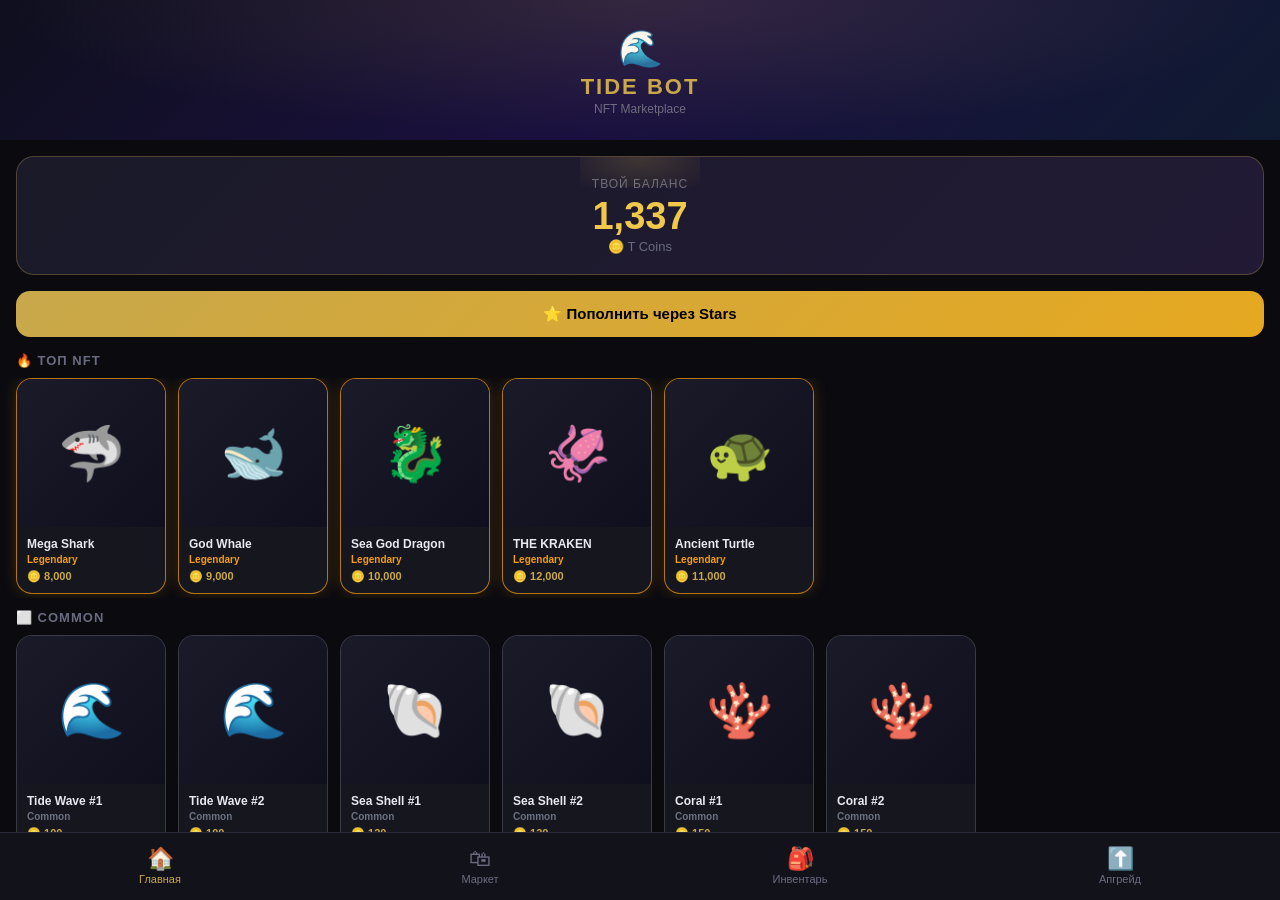
==== webapp/index.html @ e8eac607 "Add files via upload" ====
<!DOCTYPE html>
<html lang="ru">
<head>
  <meta charset="UTF-8"/>
  <meta name="viewport" content="width=device-width, initial-scale=1.0, maximum-scale=1.0"/>
  <title>TIDE BOT</title>
  <link rel="stylesheet" href="style.css"/>
  <script src="https://telegram.org/js/telegram-web-app.js"></script>
</head>
<body>
  <!-- ЭКРАНЫ -->
  <div id="screen-home"   class="screen active"></div>
  <div id="screen-market" class="screen"></div>
  <div id="screen-inv"    class="screen"></div>
  <div id="screen-upgrade"class="screen"></div>

  <!-- НИЖНЯЯ НАВИГАЦИЯ -->
  <nav class="bottom-nav">
    <button class="nav-btn active" data-screen="home"    onclick="showScreen('home')">
      <span class="nav-icon">🏠</span><span class="nav-label">Главная</span>
    </button>
    <button class="nav-btn" data-screen="market"  onclick="showScreen('market')">
      <span class="nav-icon">🛍</span><span class="nav-label">Маркет</span>
    </button>
    <button class="nav-btn" data-screen="inv"     onclick="showScreen('inv')">
      <span class="nav-icon">🎒</span><span class="nav-label">Инвентарь</span>
    </button>
    <button class="nav-btn" data-screen="upgrade" onclick="showScreen('upgrade')">
      <span class="nav-icon">⬆️</span><span class="nav-label">Апгрейд</span>
    </button>
  </nav>

  <script src="nfts.js"></script>
  <script src="app.js"></script>
</body>
</html>
---- webapp/style.css ----
/* ── RESET & BASE ─────────────────────────────────────────── */
*, *::before, *::after { box-sizing: border-box; margin: 0; padding: 0; }

:root {
  --bg:        #0a0a0f;
  --bg2:       #12121a;
  --bg3:       #1a1a28;
  --card:      #16161f;
  --border:    #2a2a3a;
  --gold:      #c8a84b;
  --gold2:     #f0c84a;
  --blue:      #4a6cf7;
  --purple:    #8b5cf6;
  --green:     #22c55e;
  --red:       #ef4444;
  --text:      #e8e8f0;
  --text-dim:  #6b6b80;
  --common:    #6b7280;
  --rare:      #3b82f6;
  --epic:      #8b5cf6;
  --legendary: #f59e0b;
  --nav-h:     68px;
}

html, body {
  height: 100%;
  background: var(--bg);
  color: var(--text);
  font-family: -apple-system, BlinkMacSystemFont, 'Segoe UI', sans-serif;
  font-size: 15px;
  overflow: hidden;
}

/* ── SCREENS ──────────────────────────────────────────────── */
.screen {
  position: fixed;
  inset: 0 0 var(--nav-h) 0;
  overflow-y: auto;
  overflow-x: hidden;
  opacity: 0;
  pointer-events: none;
  transform: translateY(12px);
  transition: opacity .22s ease, transform .22s ease;
  padding: 0 0 12px 0;
}
.screen.active {
  opacity: 1;
  pointer-events: all;
  transform: translateY(0);
}

/* ── BOTTOM NAV ───────────────────────────────────────────── */
.bottom-nav {
  position: fixed;
  bottom: 0; left: 0; right: 0;
  height: var(--nav-h);
  background: var(--bg2);
  border-top: 1px solid var(--border);
  display: flex;
  z-index: 100;
}
.nav-btn {
  flex: 1;
  display: flex;
  flex-direction: column;
  align-items: center;
  justify-content: center;
  gap: 3px;
  background: none;
  border: none;
  color: var(--text-dim);
  cursor: pointer;
  transition: color .15s;
  -webkit-tap-highlight-color: transparent;
}
.nav-btn.active { color: var(--gold); }
.nav-icon  { font-size: 22px; line-height: 1; }
.nav-label { font-size: 11px; font-weight: 500; }

/* ── HOME SCREEN ──────────────────────────────────────────── */
.home-header {
  background: linear-gradient(135deg, #0f0f1e 0%, #1a1040 50%, #0f1a30 100%);
  padding: 28px 20px 24px;
  text-align: center;
  position: relative;
  overflow: hidden;
}
.home-header::before {
  content: '';
  position: absolute;
  inset: 0;
  background: radial-gradient(ellipse at 50% 0%, rgba(200,168,75,.15) 0%, transparent 70%);
}
.home-logo {
  font-size: 36px;
  margin-bottom: 4px;
}
.home-title {
  font-size: 22px;
  font-weight: 700;
  color: var(--gold);
  letter-spacing: 2px;
  text-transform: uppercase;
}
.home-subtitle {
  font-size: 12px;
  color: var(--text-dim);
  margin-top: 2px;
}
.balance-card {
  margin: 16px;
  background: linear-gradient(135deg, #1a1a28, #221a35);
  border: 1px solid rgba(200,168,75,.3);
  border-radius: 18px;
  padding: 20px;
  text-align: center;
  position: relative;
  overflow: hidden;
}
.balance-card::before {
  content: '';
  position: absolute;
  top: -30px; left: 50%;
  transform: translateX(-50%);
  width: 120px; height: 60px;
  background: radial-gradient(ellipse, rgba(200,168,75,.2), transparent);
}
.balance-label {
  font-size: 12px;
  color: var(--text-dim);
  text-transform: uppercase;
  letter-spacing: 1px;
  margin-bottom: 6px;
}
.balance-amount {
  font-size: 38px;
  font-weight: 800;
  color: var(--gold2);
  line-height: 1;
}
.balance-sub {
  font-size: 13px;
  color: var(--text-dim);
  margin-top: 4px;
}
.deposit-btn {
  margin: 0 16px 16px;
  width: calc(100% - 32px);
  padding: 14px;
  background: linear-gradient(135deg, var(--gold), #e6a820);
  border: none;
  border-radius: 14px;
  color: #000;
  font-size: 15px;
  font-weight: 700;
  cursor: pointer;
  transition: opacity .15s, transform .1s;
  -webkit-tap-highlight-color: transparent;
}
.deposit-btn:active { opacity: .85; transform: scale(.98); }

.section-title {
  font-size: 13px;
  font-weight: 600;
  color: var(--text-dim);
  text-transform: uppercase;
  letter-spacing: 1px;
  padding: 0 16px 10px;
}

/* Горизонтальный скролл карточек на главной */
.nft-row {
  display: flex;
  gap: 12px;
  padding: 0 16px 4px;
  overflow-x: auto;
  scroll-snap-type: x mandatory;
  -webkit-overflow-scrolling: touch;
}
.nft-row::-webkit-scrollbar { display: none; }

/* ── NFT CARD ─────────────────────────────────────────────── */
.nft-card {
  flex-shrink: 0;
  width: 150px;
  background: var(--card);
  border-radius: 16px;
  border: 1px solid var(--border);
  overflow: hidden;
  scroll-snap-align: start;
  cursor: pointer;
  transition: transform .15s, border-color .15s;
  -webkit-tap-highlight-color: transparent;
}
.nft-card:active { transform: scale(.96); }
.nft-card.rarity-Common    { border-color: rgba(107,114,128,.4); }
.nft-card.rarity-Rare      { border-color: rgba(59,130,246,.5); }
.nft-card.rarity-Epic      { border-color: rgba(139,92,246,.6); }
.nft-card.rarity-Legendary {
  border-color: rgba(245,158,11,.7);
  box-shadow: 0 0 16px rgba(245,158,11,.2);
}
.nft-img-wrap {
  width: 100%;
  aspect-ratio: 1;
  background: linear-gradient(135deg, #1a1a28, #0f0f1e);
  display: flex;
  align-items: center;
  justify-content: center;
  font-size: 54px;
}
.nft-card-body { padding: 10px; }
.nft-card-name {
  font-size: 12px;
  font-weight: 700;
  color: var(--text);
  white-space: nowrap;
  overflow: hidden;
  text-overflow: ellipsis;
}
.nft-card-rarity {
  font-size: 10px;
  font-weight: 600;
  margin-top: 3px;
}
.rarity-Common    .nft-card-rarity { color: var(--common); }
.rarity-Rare      .nft-card-rarity { color: var(--rare); }
.rarity-Epic      .nft-card-rarity { color: var(--epic); }
.rarity-Legendary .nft-card-rarity { color: var(--legendary); }
.nft-card-price {
  font-size: 11px;
  color: var(--gold);
  margin-top: 5px;
  font-weight: 600;
}

/* ── MARKET SCREEN ────────────────────────────────────────── */
.screen-header {
  padding: 18px 16px 12px;
  font-size: 20px;
  font-weight: 700;
  color: var(--text);
}
.filter-row {
  display: flex;
  gap: 8px;
  padding: 0 16px 14px;
  overflow-x: auto;
}
.filter-row::-webkit-scrollbar { display: none; }
.filter-chip {
  flex-shrink: 0;
  padding: 6px 14px;
  border-radius: 20px;
  border: 1px solid var(--border);
  background: var(--bg2);
  color: var(--text-dim);
  font-size: 12px;
  font-weight: 600;
  cursor: pointer;
  transition: all .15s;
  -webkit-tap-highlight-color: transparent;
}
.filter-chip.active-all       { background: var(--gold); color: #000; border-color: var(--gold); }
.filter-chip.active-Common    { background: var(--common); color: #fff; border-color: var(--common); }
.filter-chip.active-Rare      { background: var(--rare); color: #fff; border-color: var(--rare); }
.filter-chip.active-Epic      { background: var(--epic); color: #fff; border-color: var(--epic); }
.filter-chip.active-Legendary { background: var(--legendary); color: #000; border-color: var(--legendary); }

.nft-grid {
  display: grid;
  grid-template-columns: 1fr 1fr;
  gap: 12px;
  padding: 0 16px;
}
.nft-grid .nft-card { width: 100%; }

/* ── MODAL ────────────────────────────────────────────────── */
.modal-overlay {
  position: fixed;
  inset: 0;
  background: rgba(0,0,0,.7);
  backdrop-filter: blur(4px);
  z-index: 200;
  display: flex;
  align-items: flex-end;
  opacity: 0;
  pointer-events: none;
  transition: opacity .22s;
}
.modal-overlay.open {
  opacity: 1;
  pointer-events: all;
}
.modal {
  width: 100%;
  background: var(--bg2);
  border-radius: 24px 24px 0 0;
  padding: 20px 20px 32px;
  transform: translateY(100%);
  transition: transform .25s cubic-bezier(.4,0,.2,1);
  max-height: 85vh;
  overflow-y: auto;
}
.modal-overlay.open .modal { transform: translateY(0); }
.modal-handle {
  width: 40px; height: 4px;
  background: var(--border);
  border-radius: 2px;
  margin: 0 auto 16px;
}
.modal-emoji { font-size: 64px; text-align: center; display: block; margin-bottom: 10px; }
.modal-name  { font-size: 22px; font-weight: 800; text-align: center; color: var(--text); }
.modal-rarity-badge {
  display: inline-block;
  padding: 3px 12px;
  border-radius: 20px;
  font-size: 12px;
  font-weight: 700;
  margin: 6px auto 12px;
}
.badge-Common    { background: rgba(107,114,128,.2); color: var(--common); }
.badge-Rare      { background: rgba(59,130,246,.2);  color: var(--rare); }
.badge-Epic      { background: rgba(139,92,246,.2);  color: var(--epic); }
.badge-Legendary { background: rgba(245,158,11,.2);  color: var(--legendary); }

.modal-center { text-align: center; }
.modal-desc {
  font-size: 13px;
  color: var(--text-dim);
  text-align: center;
  margin-bottom: 18px;
  line-height: 1.5;
}
.modal-stats {
  background: var(--bg3);
  border-radius: 14px;
  padding: 14px;
  margin-bottom: 16px;
  display: flex;
  justify-content: space-around;
}
.stat-item { text-align: center; }
.stat-val  { font-size: 18px; font-weight: 800; color: var(--gold2); }
.stat-lbl  { font-size: 11px; color: var(--text-dim); margin-top: 2px; }

.btn-primary {
  width: 100%;
  padding: 15px;
  background: linear-gradient(135deg, var(--gold), #e6a820);
  border: none;
  border-radius: 14px;
  color: #000;
  font-size: 16px;
  font-weight: 700;
  cursor: pointer;
  transition: opacity .15s, transform .1s;
  margin-bottom: 10px;
  -webkit-tap-highlight-color: transparent;
}
.btn-primary:active { opacity: .85; transform: scale(.98); }
.btn-secondary {
  width: 100%;
  padding: 13px;
  background: var(--bg3);
  border: 1px solid var(--border);
  border-radius: 14px;
  color: var(--text);
  font-size: 15px;
  font-weight: 600;
  cursor: pointer;
  -webkit-tap-highlight-color: transparent;
}
.btn-danger {
  width: 100%;
  padding: 13px;
  background: rgba(239,68,68,.15);
  border: 1px solid rgba(239,68,68,.3);
  border-radius: 14px;
  color: var(--red);
  font-size: 15px;
  font-weight: 600;
  cursor: pointer;
  margin-bottom: 10px;
  -webkit-tap-highlight-color: transparent;
}

/* ── INVENTORY SCREEN ─────────────────────────────────────── */
.inv-empty {
  text-align: center;
  padding: 60px 20px;
  color: var(--text-dim);
}
.inv-empty-icon { font-size: 56px; margin-bottom: 12px; }
.inv-empty-text { font-size: 15px; }

/* ── UPGRADE SCREEN ───────────────────────────────────────── */
.upgrade-container {
  padding: 20px 16px;
  text-align: center;
}
.upgrade-title {
  font-size: 22px;
  font-weight: 800;
  color: var(--gold);
  margin-bottom: 6px;
}
.upgrade-sub {
  font-size: 13px;
  color: var(--text-dim);
  margin-bottom: 24px;
}
.upgrade-select-label {
  font-size: 12px;
  color: var(--text-dim);
  text-transform: uppercase;
  letter-spacing: 1px;
  margin-bottom: 8px;
  text-align: left;
}
.upgrade-select {
  width: 100%;
  padding: 12px 14px;
  background: var(--bg3);
  border: 1px solid var(--border);
  border-radius: 12px;
  color: var(--text);
  font-size: 14px;
  margin-bottom: 20px;
  appearance: none;
}
.upgrade-preview {
  display: flex;
  align-items: center;
  justify-content: center;
  gap: 16px;
  margin-bottom: 24px;
}
.upgrade-nft-box {
  background: var(--card);
  border-radius: 16px;
  border: 1px solid var(--border);
  padding: 16px;
  width: 130px;
  text-align: center;
}
.upgrade-nft-box.target { border-color: rgba(200,168,75,.5); }
.upgrade-box-emoji { font-size: 44px; }
.upgrade-box-name  { font-size: 11px; font-weight: 700; margin-top: 6px; color: var(--text); }
.upgrade-box-rarity{ font-size: 10px; margin-top: 3px; }
.upgrade-arrow { font-size: 28px; color: var(--gold); }

/* Крутилка апгрейда */
.spin-area {
  background: var(--bg3);
  border-radius: 18px;
  padding: 20px;
  margin-bottom: 20px;
  position: relative;
  overflow: hidden;
}
.spin-bar-wrap {
  width: 100%;
  height: 56px;
  background: var(--bg);
  border-radius: 10px;
  overflow: hidden;
  position: relative;
  margin-bottom: 10px;
}
.spin-bar-track {
  display: flex;
  height: 100%;
  transition: transform .05s linear;
}
.spin-segment {
  flex-shrink: 0;
  width: 56px;
  height: 56px;
  display: flex;
  align-items: center;
  justify-content: center;
  font-size: 28px;
  border-radius: 6px;
  margin: 0 2px;
}
.spin-segment.win-seg { background: rgba(34,197,94,.2); border: 2px solid var(--green); }
.spin-segment.lose-seg{ background: rgba(239,68,68,.1); }
.spin-pointer {
  position: absolute;
  left: 50%; top: 0; bottom: 0;
  transform: translateX(-50%);
  width: 3px;
  background: var(--gold);
  border-radius: 2px;
  z-index: 5;
}
.spin-pointer::before {
  content: '';
  position: absolute;
  top: 0; left: 50%;
  transform: translateX(-50%);
  border: 6px solid transparent;
  border-top-color: var(--gold);
}
.spin-result {
  font-size: 14px;
  font-weight: 700;
  min-height: 20px;
  color: var(--text-dim);
}
.spin-result.win  { color: var(--green); }
.spin-result.lose { color: var(--red); }

/* ── DEPOSIT MODAL ────────────────────────────────────────── */
.deposit-grid {
  display: grid;
  grid-template-columns: 1fr 1fr;
  gap: 10px;
  margin-bottom: 16px;
}
.deposit-option {
  background: var(--bg3);
  border: 1px solid var(--border);
  border-radius: 14px;
  padding: 14px 10px;
  text-align: center;
  cursor: pointer;
  transition: border-color .15s, background .15s;
  -webkit-tap-highlight-color: transparent;
}
.deposit-option:active { background: rgba(200,168,75,.1); border-color: var(--gold); }
.deposit-stars { font-size: 20px; font-weight: 800; color: var(--gold2); }
.deposit-coins { font-size: 11px; color: var(--text-dim); margin-top: 3px; }

/* ── TOAST ────────────────────────────────────────────────── */
.toast {
  position: fixed;
  bottom: calc(var(--nav-h) + 12px);
  left: 50%;
  transform: translateX(-50%) translateY(20px);
  background: var(--bg2);
  border: 1px solid var(--border);
  border-radius: 12px;
  padding: 10px 18px;
  font-size: 13px;
  font-weight: 600;
  color: var(--text);
  z-index: 300;
  opacity: 0;
  transition: opacity .2s, transform .2s;
  white-space: nowrap;
  pointer-events: none;
}
.toast.show { opacity: 1; transform: translateX(-50%) translateY(0); }
.toast.success { border-color: var(--green); color: var(--green); }
.toast.error   { border-color: var(--red);   color: var(--red); }
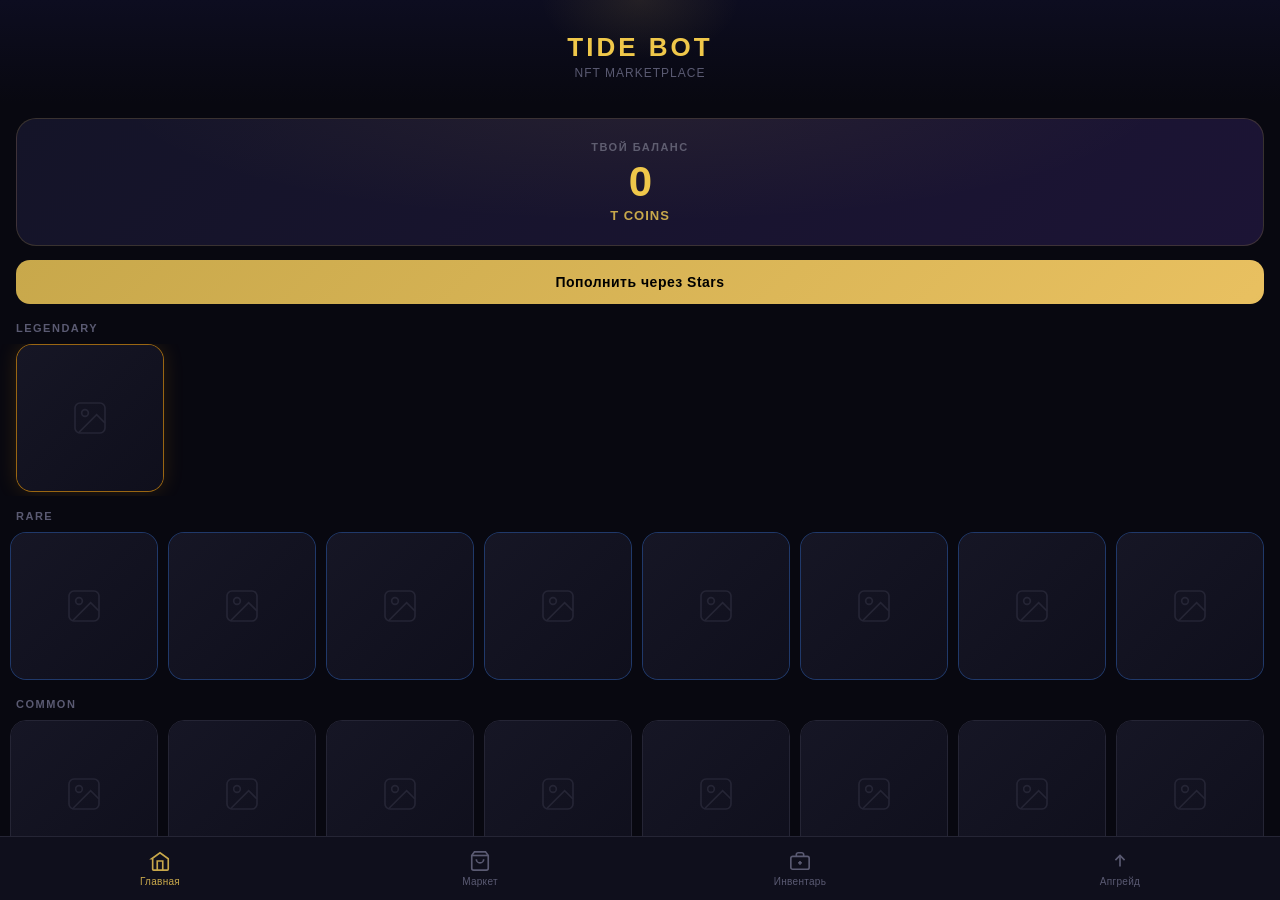
==== commit 460ad840: "Add files via upload" ====
--- a/webapp/index.html
+++ b/webapp/index.html
@@ -2,31 +2,33 @@
 <html lang="ru">
 <head>
   <meta charset="UTF-8"/>
-  <meta name="viewport" content="width=device-width, initial-scale=1.0, maximum-scale=1.0"/>
+  <meta name="viewport" content="width=device-width, initial-scale=1.0, maximum-scale=1.0, user-scalable=no"/>
   <title>TIDE BOT</title>
   <link rel="stylesheet" href="style.css"/>
   <script src="https://telegram.org/js/telegram-web-app.js"></script>
 </head>
 <body>
-  <!-- ЭКРАНЫ -->
-  <div id="screen-home"   class="screen active"></div>
-  <div id="screen-market" class="screen"></div>
-  <div id="screen-inv"    class="screen"></div>
-  <div id="screen-upgrade"class="screen"></div>
+  <div id="screen-home"    class="screen active"></div>
+  <div id="screen-market"  class="screen"></div>
+  <div id="screen-inv"     class="screen"></div>
+  <div id="screen-upgrade" class="screen"></div>
 
-  <!-- НИЖНЯЯ НАВИГАЦИЯ -->
   <nav class="bottom-nav">
-    <button class="nav-btn active" data-screen="home"    onclick="showScreen('home')">
-      <span class="nav-icon">🏠</span><span class="nav-label">Главная</span>
+    <button class="nav-btn active" data-screen="home" onclick="showScreen('home')">
+      <svg viewBox="0 0 24 24" fill="none" stroke="currentColor" stroke-width="1.8"><path d="M3 9.5L12 3l9 6.5V21a1 1 0 01-1 1H5a1 1 0 01-1-1V9.5z"/><path d="M9 22V12h6v10"/></svg>
+      <span>Главная</span>
     </button>
-    <button class="nav-btn" data-screen="market"  onclick="showScreen('market')">
-      <span class="nav-icon">🛍</span><span class="nav-label">Маркет</span>
+    <button class="nav-btn" data-screen="market" onclick="showScreen('market')">
+      <svg viewBox="0 0 24 24" fill="none" stroke="currentColor" stroke-width="1.8"><path d="M6 2L3 6v14a2 2 0 002 2h14a2 2 0 002-2V6l-3-4z"/><line x1="3" y1="6" x2="21" y2="6"/><path d="M16 10a4 4 0 01-8 0"/></svg>
+      <span>Маркет</span>
     </button>
-    <button class="nav-btn" data-screen="inv"     onclick="showScreen('inv')">
-      <span class="nav-icon">🎒</span><span class="nav-label">Инвентарь</span>
+    <button class="nav-btn" data-screen="inv" onclick="showScreen('inv')">
+      <svg viewBox="0 0 24 24" fill="none" stroke="currentColor" stroke-width="1.8"><rect x="2" y="7" width="20" height="14" rx="2"/><path d="M16 7V5a2 2 0 00-2-2h-4a2 2 0 00-2 2v2"/><line x1="12" y1="12" x2="12" y2="16"/><line x1="10" y1="14" x2="14" y2="14"/></svg>
+      <span>Инвентарь</span>
     </button>
     <button class="nav-btn" data-screen="upgrade" onclick="showScreen('upgrade')">
-      <span class="nav-icon">⬆️</span><span class="nav-label">Апгрейд</span>
+      <svg viewBox="0 0 24 24" fill="none" stroke="currentColor" stroke-width="1.8"><polyline points="17 11 12 6 7 11"/><line x1="12" y1="6" x2="12" y2="18"/></svg>
+      <span>Апгрейд</span>
     </button>
   </nav>
 
--- a/webapp/style.css
+++ b/webapp/style.css
@@ -1,37 +1,38 @@
-/* ── RESET & BASE ─────────────────────────────────────────── */
 *, *::before, *::after { box-sizing: border-box; margin: 0; padding: 0; }
 
 :root {
-  --bg:        #0a0a0f;
-  --bg2:       #12121a;
-  --bg3:       #1a1a28;
-  --card:      #16161f;
-  --border:    #2a2a3a;
+  --bg:        #080810;
+  --bg2:       #0f0f1c;
+  --bg3:       #161625;
+  --card:      #12121e;
+  --border:    #252535;
   --gold:      #c8a84b;
   --gold2:     #f0c84a;
+  --gold3:     #ffe47a;
   --blue:      #4a6cf7;
   --purple:    #8b5cf6;
   --green:     #22c55e;
   --red:       #ef4444;
-  --text:      #e8e8f0;
-  --text-dim:  #6b6b80;
-  --common:    #6b7280;
+  --text:      #e8e8f4;
+  --text-dim:  #5a5a72;
+  --common:    #7c8490;
   --rare:      #3b82f6;
-  --epic:      #8b5cf6;
+  --epic:      #a855f7;
   --legendary: #f59e0b;
-  --nav-h:     68px;
+  --nav-h:     64px;
 }
 
 html, body {
   height: 100%;
   background: var(--bg);
   color: var(--text);
-  font-family: -apple-system, BlinkMacSystemFont, 'Segoe UI', sans-serif;
-  font-size: 15px;
+  font-family: -apple-system, BlinkMacSystemFont, 'Inter', 'Segoe UI', sans-serif;
+  font-size: 14px;
   overflow: hidden;
-}
-
-/* ── SCREENS ──────────────────────────────────────────────── */
+  -webkit-font-smoothing: antialiased;
+}
+
+/* ── SCREENS ─────────────────────────────────────────── */
 .screen {
   position: fixed;
   inset: 0 0 var(--nav-h) 0;
@@ -39,17 +40,16 @@
   overflow-x: hidden;
   opacity: 0;
   pointer-events: none;
-  transform: translateY(12px);
-  transition: opacity .22s ease, transform .22s ease;
-  padding: 0 0 12px 0;
+  transform: translateY(10px);
+  transition: opacity .2s ease, transform .2s ease;
 }
 .screen.active {
   opacity: 1;
   pointer-events: all;
-  transform: translateY(0);
-}
-
-/* ── BOTTOM NAV ───────────────────────────────────────────── */
+  transform: none;
+}
+
+/* ── NAV ─────────────────────────────────────────────── */
 .bottom-nav {
   position: fixed;
   bottom: 0; left: 0; right: 0;
@@ -65,152 +65,228 @@
   flex-direction: column;
   align-items: center;
   justify-content: center;
-  gap: 3px;
+  gap: 4px;
   background: none;
   border: none;
   color: var(--text-dim);
   cursor: pointer;
   transition: color .15s;
   -webkit-tap-highlight-color: transparent;
-}
-.nav-btn.active { color: var(--gold); }
-.nav-icon  { font-size: 22px; line-height: 1; }
-.nav-label { font-size: 11px; font-weight: 500; }
-
-/* ── HOME SCREEN ──────────────────────────────────────────── */
+  padding: 0;
+}
+.nav-btn svg {
+  width: 22px;
+  height: 22px;
+  transition: stroke .15s;
+}
+.nav-btn span {
+  font-size: 10px;
+  font-weight: 500;
+  letter-spacing: .3px;
+}
+.nav-btn.active {
+  color: var(--gold);
+}
+
+/* ── HOME HEADER ─────────────────────────────────────── */
 .home-header {
-  background: linear-gradient(135deg, #0f0f1e 0%, #1a1040 50%, #0f1a30 100%);
-  padding: 28px 20px 24px;
-  text-align: center;
+  padding: 32px 20px 24px;
+  text-align: center;
+  background: linear-gradient(180deg, #0d0d20 0%, var(--bg) 100%);
   position: relative;
   overflow: hidden;
 }
-.home-header::before {
+.home-header::after {
+  content: '';
+  position: absolute;
+  top: -60px; left: 50%;
+  transform: translateX(-50%);
+  width: 200px; height: 120px;
+  background: radial-gradient(ellipse, rgba(200,168,75,.12) 0%, transparent 70%);
+  pointer-events: none;
+}
+.home-title {
+  font-size: 26px;
+  font-weight: 800;
+  color: var(--gold2);
+  letter-spacing: 3px;
+  text-transform: uppercase;
+}
+.home-sub {
+  font-size: 12px;
+  color: var(--text-dim);
+  margin-top: 3px;
+  letter-spacing: 1px;
+  text-transform: uppercase;
+}
+
+/* ── BALANCE ─────────────────────────────────────────── */
+.balance-card {
+  margin: 14px 16px;
+  background: linear-gradient(135deg, #141428, #1c1435);
+  border: 1px solid rgba(200,168,75,.2);
+  border-radius: 20px;
+  padding: 22px 20px;
+  text-align: center;
+  position: relative;
+  overflow: hidden;
+}
+.balance-card::before {
   content: '';
   position: absolute;
   inset: 0;
-  background: radial-gradient(ellipse at 50% 0%, rgba(200,168,75,.15) 0%, transparent 70%);
-}
-.home-logo {
-  font-size: 36px;
-  margin-bottom: 4px;
-}
-.home-title {
-  font-size: 22px;
-  font-weight: 700;
-  color: var(--gold);
-  letter-spacing: 2px;
+  background: radial-gradient(ellipse at 50% -20%, rgba(200,168,75,.08) 0%, transparent 60%);
+}
+.balance-label {
+  font-size: 11px;
+  font-weight: 600;
+  color: var(--text-dim);
   text-transform: uppercase;
-}
-.home-subtitle {
-  font-size: 12px;
-  color: var(--text-dim);
-  margin-top: 2px;
-}
-.balance-card {
-  margin: 16px;
-  background: linear-gradient(135deg, #1a1a28, #221a35);
-  border: 1px solid rgba(200,168,75,.3);
-  border-radius: 18px;
-  padding: 20px;
-  text-align: center;
-  position: relative;
-  overflow: hidden;
-}
-.balance-card::before {
-  content: '';
-  position: absolute;
-  top: -30px; left: 50%;
-  transform: translateX(-50%);
-  width: 120px; height: 60px;
-  background: radial-gradient(ellipse, rgba(200,168,75,.2), transparent);
-}
-.balance-label {
-  font-size: 12px;
-  color: var(--text-dim);
-  text-transform: uppercase;
-  letter-spacing: 1px;
-  margin-bottom: 6px;
+  letter-spacing: 1.5px;
+  margin-bottom: 8px;
 }
 .balance-amount {
-  font-size: 38px;
+  font-size: 42px;
   font-weight: 800;
   color: var(--gold2);
   line-height: 1;
-}
-.balance-sub {
+  letter-spacing: -1px;
+}
+.balance-currency {
   font-size: 13px;
-  color: var(--text-dim);
-  margin-top: 4px;
-}
-.deposit-btn {
-  margin: 0 16px 16px;
+  color: var(--gold);
+  margin-top: 5px;
+  font-weight: 600;
+  letter-spacing: 1px;
+}
+
+/* ── BUTTONS ─────────────────────────────────────────── */
+.btn-deposit {
+  margin: 0 16px 18px;
   width: calc(100% - 32px);
   padding: 14px;
-  background: linear-gradient(135deg, var(--gold), #e6a820);
+  background: linear-gradient(135deg, #c8a84b, #e8c060, #c8a84b);
+  background-size: 200% auto;
+  border: none;
+  border-radius: 14px;
+  color: #000;
+  font-size: 14px;
+  font-weight: 700;
+  cursor: pointer;
+  letter-spacing: .5px;
+  transition: opacity .15s, transform .1s;
+  -webkit-tap-highlight-color: transparent;
+}
+.btn-deposit:active { opacity: .85; transform: scale(.98); }
+
+.btn-primary {
+  width: 100%;
+  padding: 15px;
+  background: linear-gradient(135deg, var(--gold), #d4a820);
   border: none;
   border-radius: 14px;
   color: #000;
   font-size: 15px;
   font-weight: 700;
   cursor: pointer;
-  transition: opacity .15s, transform .1s;
-  -webkit-tap-highlight-color: transparent;
-}
-.deposit-btn:active { opacity: .85; transform: scale(.98); }
-
-.section-title {
-  font-size: 13px;
+  margin-bottom: 10px;
+  letter-spacing: .3px;
+  -webkit-tap-highlight-color: transparent;
+}
+.btn-primary:active { opacity: .85; }
+
+.btn-secondary {
+  width: 100%;
+  padding: 13px;
+  background: var(--bg3);
+  border: 1px solid var(--border);
+  border-radius: 14px;
+  color: var(--text);
+  font-size: 14px;
   font-weight: 600;
+  cursor: pointer;
+  -webkit-tap-highlight-color: transparent;
+}
+.btn-danger {
+  width: 100%;
+  padding: 13px;
+  background: rgba(239,68,68,.1);
+  border: 1px solid rgba(239,68,68,.25);
+  border-radius: 14px;
+  color: var(--red);
+  font-size: 14px;
+  font-weight: 600;
+  cursor: pointer;
+  margin-bottom: 10px;
+  -webkit-tap-highlight-color: transparent;
+}
+
+/* ── SECTION ─────────────────────────────────────────── */
+.section-label {
+  font-size: 11px;
+  font-weight: 700;
   color: var(--text-dim);
   text-transform: uppercase;
-  letter-spacing: 1px;
+  letter-spacing: 1.5px;
   padding: 0 16px 10px;
 }
 
-/* Горизонтальный скролл карточек на главной */
+/* ── NFT CARD ─────────────────────────────────────────── */
 .nft-row {
   display: flex;
-  gap: 12px;
+  gap: 10px;
   padding: 0 16px 4px;
   overflow-x: auto;
   scroll-snap-type: x mandatory;
   -webkit-overflow-scrolling: touch;
+  scrollbar-width: none;
 }
 .nft-row::-webkit-scrollbar { display: none; }
 
-/* ── NFT CARD ─────────────────────────────────────────────── */
 .nft-card {
   flex-shrink: 0;
-  width: 150px;
+  width: 148px;
   background: var(--card);
   border-radius: 16px;
   border: 1px solid var(--border);
   overflow: hidden;
   scroll-snap-align: start;
   cursor: pointer;
-  transition: transform .15s, border-color .15s;
+  transition: transform .15s, border-color .15s, box-shadow .15s;
   -webkit-tap-highlight-color: transparent;
 }
 .nft-card:active { transform: scale(.96); }
-.nft-card.rarity-Common    { border-color: rgba(107,114,128,.4); }
-.nft-card.rarity-Rare      { border-color: rgba(59,130,246,.5); }
-.nft-card.rarity-Epic      { border-color: rgba(139,92,246,.6); }
+
+.nft-card.rarity-Rare      { border-color: rgba(59,130,246,.35); }
+.nft-card.rarity-Epic      { border-color: rgba(168,85,247,.45); }
 .nft-card.rarity-Legendary {
-  border-color: rgba(245,158,11,.7);
-  box-shadow: 0 0 16px rgba(245,158,11,.2);
-}
-.nft-img-wrap {
+  border-color: rgba(245,158,11,.6);
+  box-shadow: 0 0 20px rgba(245,158,11,.15);
+}
+
+.nft-img {
   width: 100%;
   aspect-ratio: 1;
-  background: linear-gradient(135deg, #1a1a28, #0f0f1e);
+  object-fit: cover;
+  background: var(--bg3);
+  display: block;
+}
+.nft-img-placeholder {
+  width: 100%;
+  aspect-ratio: 1;
+  background: linear-gradient(135deg, var(--bg3), var(--bg2));
   display: flex;
   align-items: center;
   justify-content: center;
-  font-size: 54px;
-}
-.nft-card-body { padding: 10px; }
-.nft-card-name {
+}
+.nft-img-placeholder svg {
+  width: 40px;
+  height: 40px;
+  color: var(--border);
+}
+
+.nft-body { padding: 10px; }
+.nft-name {
   font-size: 12px;
   font-weight: 700;
   color: var(--text);
@@ -218,37 +294,42 @@
   overflow: hidden;
   text-overflow: ellipsis;
 }
-.nft-card-rarity {
+.nft-rarity {
   font-size: 10px;
   font-weight: 600;
-  margin-top: 3px;
-}
-.rarity-Common    .nft-card-rarity { color: var(--common); }
-.rarity-Rare      .nft-card-rarity { color: var(--rare); }
-.rarity-Epic      .nft-card-rarity { color: var(--epic); }
-.rarity-Legendary .nft-card-rarity { color: var(--legendary); }
-.nft-card-price {
+  margin-top: 2px;
+}
+.rarity-Common    .nft-rarity { color: var(--common); }
+.rarity-Rare      .nft-rarity { color: var(--rare); }
+.rarity-Epic      .nft-rarity { color: var(--epic); }
+.rarity-Legendary .nft-rarity { color: var(--legendary); }
+
+.nft-price {
   font-size: 11px;
+  font-weight: 700;
   color: var(--gold);
   margin-top: 5px;
-  font-weight: 600;
-}
-
-/* ── MARKET SCREEN ────────────────────────────────────────── */
+}
+
+/* ── MARKET ──────────────────────────────────────────── */
 .screen-header {
-  padding: 18px 16px 12px;
+  padding: 20px 16px 12px;
   font-size: 20px;
-  font-weight: 700;
+  font-weight: 800;
   color: var(--text);
-}
+  letter-spacing: -.3px;
+}
+
 .filter-row {
   display: flex;
   gap: 8px;
   padding: 0 16px 14px;
   overflow-x: auto;
+  scrollbar-width: none;
 }
 .filter-row::-webkit-scrollbar { display: none; }
-.filter-chip {
+
+.chip {
   flex-shrink: 0;
   padding: 6px 14px;
   border-radius: 20px;
@@ -260,33 +341,34 @@
   cursor: pointer;
   transition: all .15s;
   -webkit-tap-highlight-color: transparent;
-}
-.filter-chip.active-all       { background: var(--gold); color: #000; border-color: var(--gold); }
-.filter-chip.active-Common    { background: var(--common); color: #fff; border-color: var(--common); }
-.filter-chip.active-Rare      { background: var(--rare); color: #fff; border-color: var(--rare); }
-.filter-chip.active-Epic      { background: var(--epic); color: #fff; border-color: var(--epic); }
-.filter-chip.active-Legendary { background: var(--legendary); color: #000; border-color: var(--legendary); }
+  white-space: nowrap;
+}
+.chip.active-All       { background: var(--gold); color: #000; border-color: var(--gold); }
+.chip.active-Common    { background: var(--common); color: #fff; border-color: var(--common); }
+.chip.active-Rare      { background: var(--rare); color: #fff; border-color: var(--rare); }
+.chip.active-Epic      { background: var(--epic); color: #fff; border-color: var(--epic); }
+.chip.active-Legendary { background: var(--legendary); color: #000; border-color: var(--legendary); }
 
 .nft-grid {
   display: grid;
   grid-template-columns: 1fr 1fr;
-  gap: 12px;
-  padding: 0 16px;
+  gap: 10px;
+  padding: 0 16px 16px;
 }
 .nft-grid .nft-card { width: 100%; }
 
-/* ── MODAL ────────────────────────────────────────────────── */
+/* ── MODAL ────────────────────────────────────────────── */
 .modal-overlay {
   position: fixed;
   inset: 0;
-  background: rgba(0,0,0,.7);
-  backdrop-filter: blur(4px);
+  background: rgba(0,0,0,.75);
+  backdrop-filter: blur(6px);
   z-index: 200;
   display: flex;
   align-items: flex-end;
   opacity: 0;
   pointer-events: none;
-  transition: opacity .22s;
+  transition: opacity .2s;
 }
 .modal-overlay.open {
   opacity: 1;
@@ -296,127 +378,111 @@
   width: 100%;
   background: var(--bg2);
   border-radius: 24px 24px 0 0;
-  padding: 20px 20px 32px;
+  border-top: 1px solid var(--border);
+  padding: 0 20px 36px;
   transform: translateY(100%);
-  transition: transform .25s cubic-bezier(.4,0,.2,1);
-  max-height: 85vh;
+  transition: transform .28s cubic-bezier(.4,0,.2,1);
+  max-height: 88vh;
   overflow-y: auto;
 }
-.modal-overlay.open .modal { transform: translateY(0); }
-.modal-handle {
-  width: 40px; height: 4px;
+.modal-overlay.open .modal { transform: none; }
+.modal-drag {
+  width: 36px; height: 4px;
   background: var(--border);
   border-radius: 2px;
-  margin: 0 auto 16px;
-}
-.modal-emoji { font-size: 64px; text-align: center; display: block; margin-bottom: 10px; }
-.modal-name  { font-size: 22px; font-weight: 800; text-align: center; color: var(--text); }
-.modal-rarity-badge {
+  margin: 14px auto 16px;
+}
+.modal-nft-img {
+  width: 120px;
+  height: 120px;
+  object-fit: cover;
+  border-radius: 16px;
+  display: block;
+  margin: 0 auto 12px;
+  background: var(--bg3);
+}
+.modal-title {
+  font-size: 22px;
+  font-weight: 800;
+  text-align: center;
+  color: var(--text);
+  margin-bottom: 6px;
+}
+.rarity-tag {
   display: inline-block;
-  padding: 3px 12px;
+  padding: 4px 14px;
   border-radius: 20px;
-  font-size: 12px;
+  font-size: 11px;
   font-weight: 700;
-  margin: 6px auto 12px;
-}
-.badge-Common    { background: rgba(107,114,128,.2); color: var(--common); }
-.badge-Rare      { background: rgba(59,130,246,.2);  color: var(--rare); }
-.badge-Epic      { background: rgba(139,92,246,.2);  color: var(--epic); }
-.badge-Legendary { background: rgba(245,158,11,.2);  color: var(--legendary); }
-
-.modal-center { text-align: center; }
+  letter-spacing: .5px;
+  text-transform: uppercase;
+}
+.tag-Common    { background: rgba(124,132,144,.15); color: var(--common); border: 1px solid rgba(124,132,144,.3); }
+.tag-Rare      { background: rgba(59,130,246,.12);  color: var(--rare);   border: 1px solid rgba(59,130,246,.3); }
+.tag-Epic      { background: rgba(168,85,247,.12);  color: var(--epic);   border: 1px solid rgba(168,85,247,.3); }
+.tag-Legendary { background: rgba(245,158,11,.12);  color: var(--legendary); border: 1px solid rgba(245,158,11,.3); }
+
+.modal-center { text-align: center; margin-bottom: 14px; }
 .modal-desc {
   font-size: 13px;
   color: var(--text-dim);
   text-align: center;
   margin-bottom: 18px;
-  line-height: 1.5;
-}
-.modal-stats {
-  background: var(--bg3);
-  border-radius: 14px;
-  padding: 14px;
+  line-height: 1.6;
+}
+.stat-row {
+  display: flex;
+  gap: 10px;
   margin-bottom: 16px;
-  display: flex;
-  justify-content: space-around;
-}
-.stat-item { text-align: center; }
-.stat-val  { font-size: 18px; font-weight: 800; color: var(--gold2); }
-.stat-lbl  { font-size: 11px; color: var(--text-dim); margin-top: 2px; }
-
-.btn-primary {
-  width: 100%;
-  padding: 15px;
-  background: linear-gradient(135deg, var(--gold), #e6a820);
-  border: none;
-  border-radius: 14px;
-  color: #000;
-  font-size: 16px;
-  font-weight: 700;
-  cursor: pointer;
-  transition: opacity .15s, transform .1s;
-  margin-bottom: 10px;
-  -webkit-tap-highlight-color: transparent;
-}
-.btn-primary:active { opacity: .85; transform: scale(.98); }
-.btn-secondary {
-  width: 100%;
-  padding: 13px;
-  background: var(--bg3);
-  border: 1px solid var(--border);
-  border-radius: 14px;
-  color: var(--text);
-  font-size: 15px;
-  font-weight: 600;
-  cursor: pointer;
-  -webkit-tap-highlight-color: transparent;
-}
-.btn-danger {
-  width: 100%;
-  padding: 13px;
-  background: rgba(239,68,68,.15);
-  border: 1px solid rgba(239,68,68,.3);
-  border-radius: 14px;
-  color: var(--red);
-  font-size: 15px;
-  font-weight: 600;
-  cursor: pointer;
-  margin-bottom: 10px;
-  -webkit-tap-highlight-color: transparent;
-}
-
-/* ── INVENTORY SCREEN ─────────────────────────────────────── */
+}
+.stat-box {
+  flex: 1;
+  background: var(--bg3);
+  border-radius: 12px;
+  padding: 12px;
+  text-align: center;
+  border: 1px solid var(--border);
+}
+.stat-val {
+  font-size: 18px;
+  font-weight: 800;
+  color: var(--gold2);
+}
+.stat-lbl {
+  font-size: 10px;
+  color: var(--text-dim);
+  margin-top: 3px;
+  text-transform: uppercase;
+  letter-spacing: .8px;
+}
+
+/* ── INVENTORY ────────────────────────────────────────── */
 .inv-empty {
-  text-align: center;
-  padding: 60px 20px;
-  color: var(--text-dim);
-}
-.inv-empty-icon { font-size: 56px; margin-bottom: 12px; }
-.inv-empty-text { font-size: 15px; }
-
-/* ── UPGRADE SCREEN ───────────────────────────────────────── */
-.upgrade-container {
+  padding: 70px 20px;
+  text-align: center;
+  color: var(--text-dim);
+}
+.inv-empty svg {
+  width: 56px; height: 56px;
+  margin-bottom: 14px;
+  opacity: .3;
+}
+.inv-empty-text { font-size: 15px; line-height: 1.6; }
+
+/* ── UPGRADE ──────────────────────────────────────────── */
+.upgrade-wrap {
   padding: 20px 16px;
-  text-align: center;
 }
 .upgrade-title {
   font-size: 22px;
   font-weight: 800;
-  color: var(--gold);
-  margin-bottom: 6px;
+  color: var(--gold2);
+  margin-bottom: 4px;
 }
 .upgrade-sub {
   font-size: 13px;
   color: var(--text-dim);
-  margin-bottom: 24px;
-}
-.upgrade-select-label {
-  font-size: 12px;
-  color: var(--text-dim);
-  text-transform: uppercase;
-  letter-spacing: 1px;
-  margin-bottom: 8px;
-  text-align: left;
+  margin-bottom: 20px;
 }
 .upgrade-select {
   width: 100%;
@@ -426,73 +492,83 @@
   border-radius: 12px;
   color: var(--text);
   font-size: 14px;
-  margin-bottom: 20px;
+  margin-bottom: 18px;
   appearance: none;
+  outline: none;
 }
 .upgrade-preview {
   display: flex;
   align-items: center;
   justify-content: center;
-  gap: 16px;
-  margin-bottom: 24px;
-}
-.upgrade-nft-box {
+  gap: 14px;
+  margin-bottom: 20px;
+}
+.upg-box {
   background: var(--card);
   border-radius: 16px;
   border: 1px solid var(--border);
+  padding: 14px;
+  width: 130px;
+  text-align: center;
+}
+.upg-box.target { border-color: rgba(200,168,75,.4); }
+.upg-box img {
+  width: 70px; height: 70px;
+  object-fit: cover;
+  border-radius: 10px;
+  background: var(--bg3);
+}
+.upg-box-name  { font-size: 11px; font-weight: 700; margin-top: 7px; }
+.upg-box-rarity{ font-size: 10px; margin-top: 2px; }
+.upg-arrow {
+  font-size: 24px;
+  color: var(--gold);
+  font-weight: 300;
+}
+
+/* Spin */
+.spin-area {
+  background: var(--bg3);
+  border-radius: 16px;
   padding: 16px;
-  width: 130px;
-  text-align: center;
-}
-.upgrade-nft-box.target { border-color: rgba(200,168,75,.5); }
-.upgrade-box-emoji { font-size: 44px; }
-.upgrade-box-name  { font-size: 11px; font-weight: 700; margin-top: 6px; color: var(--text); }
-.upgrade-box-rarity{ font-size: 10px; margin-top: 3px; }
-.upgrade-arrow { font-size: 28px; color: var(--gold); }
-
-/* Крутилка апгрейда */
-.spin-area {
-  background: var(--bg3);
-  border-radius: 18px;
-  padding: 20px;
-  margin-bottom: 20px;
-  position: relative;
-  overflow: hidden;
+  margin-bottom: 18px;
+  border: 1px solid var(--border);
 }
 .spin-bar-wrap {
   width: 100%;
-  height: 56px;
+  height: 60px;
   background: var(--bg);
   border-radius: 10px;
   overflow: hidden;
   position: relative;
   margin-bottom: 10px;
 }
-.spin-bar-track {
+.spin-track {
   display: flex;
   height: 100%;
-  transition: transform .05s linear;
-}
-.spin-segment {
+}
+.spin-seg {
   flex-shrink: 0;
-  width: 56px;
-  height: 56px;
-  display: flex;
-  align-items: center;
-  justify-content: center;
-  font-size: 28px;
-  border-radius: 6px;
-  margin: 0 2px;
-}
-.spin-segment.win-seg { background: rgba(34,197,94,.2); border: 2px solid var(--green); }
-.spin-segment.lose-seg{ background: rgba(239,68,68,.1); }
+  width: 58px;
+  height: 58px;
+  margin: 1px;
+  border-radius: 8px;
+  overflow: hidden;
+  background: var(--bg2);
+}
+.spin-seg img {
+  width: 100%;
+  height: 100%;
+  object-fit: cover;
+}
+.spin-seg.win-seg { outline: 2px solid var(--green); }
+.spin-seg.lose-seg { opacity: .4; }
 .spin-pointer {
   position: absolute;
   left: 50%; top: 0; bottom: 0;
   transform: translateX(-50%);
-  width: 3px;
+  width: 2px;
   background: var(--gold);
-  border-radius: 2px;
   z-index: 5;
 }
 .spin-pointer::before {
@@ -500,49 +576,63 @@
   position: absolute;
   top: 0; left: 50%;
   transform: translateX(-50%);
-  border: 6px solid transparent;
+  border: 5px solid transparent;
   border-top-color: var(--gold);
 }
 .spin-result {
-  font-size: 14px;
+  font-size: 13px;
   font-weight: 700;
-  min-height: 20px;
+  text-align: center;
+  min-height: 18px;
   color: var(--text-dim);
 }
 .spin-result.win  { color: var(--green); }
 .spin-result.lose { color: var(--red); }
 
-/* ── DEPOSIT MODAL ────────────────────────────────────────── */
+/* ── DEPOSIT ──────────────────────────────────────────── */
 .deposit-grid {
   display: grid;
   grid-template-columns: 1fr 1fr;
   gap: 10px;
-  margin-bottom: 16px;
-}
-.deposit-option {
+  margin-bottom: 14px;
+}
+.dep-opt {
   background: var(--bg3);
   border: 1px solid var(--border);
   border-radius: 14px;
-  padding: 14px 10px;
-  text-align: center;
-  cursor: pointer;
-  transition: border-color .15s, background .15s;
-  -webkit-tap-highlight-color: transparent;
-}
-.deposit-option:active { background: rgba(200,168,75,.1); border-color: var(--gold); }
-.deposit-stars { font-size: 20px; font-weight: 800; color: var(--gold2); }
-.deposit-coins { font-size: 11px; color: var(--text-dim); margin-top: 3px; }
-
-/* ── TOAST ────────────────────────────────────────────────── */
+  padding: 16px 10px;
+  text-align: center;
+  cursor: pointer;
+  transition: border-color .15s;
+  -webkit-tap-highlight-color: transparent;
+}
+.dep-opt:active { border-color: var(--gold); background: rgba(200,168,75,.08); }
+.dep-stars { font-size: 18px; font-weight: 800; color: var(--gold2); }
+.dep-coins { font-size: 11px; color: var(--text-dim); margin-top: 3px; }
+
+/* ── UPGRADE INFO ─────────────────────────────────────── */
+.upg-info {
+  background: var(--bg3);
+  border-radius: 12px;
+  padding: 12px 14px;
+  margin-bottom: 14px;
+  border: 1px solid var(--border);
+  text-align: center;
+}
+.upg-info-title { font-size: 12px; color: var(--text-dim); margin-bottom: 4px; }
+.upg-info-name  { font-size: 15px; font-weight: 700; color: var(--text); }
+.upg-info-cost  { font-size: 12px; color: var(--gold); margin-top: 2px; }
+
+/* ── TOAST ────────────────────────────────────────────── */
 .toast {
   position: fixed;
-  bottom: calc(var(--nav-h) + 12px);
+  bottom: calc(var(--nav-h) + 14px);
   left: 50%;
-  transform: translateX(-50%) translateY(20px);
+  transform: translateX(-50%) translateY(16px);
   background: var(--bg2);
   border: 1px solid var(--border);
   border-radius: 12px;
-  padding: 10px 18px;
+  padding: 10px 20px;
   font-size: 13px;
   font-weight: 600;
   color: var(--text);
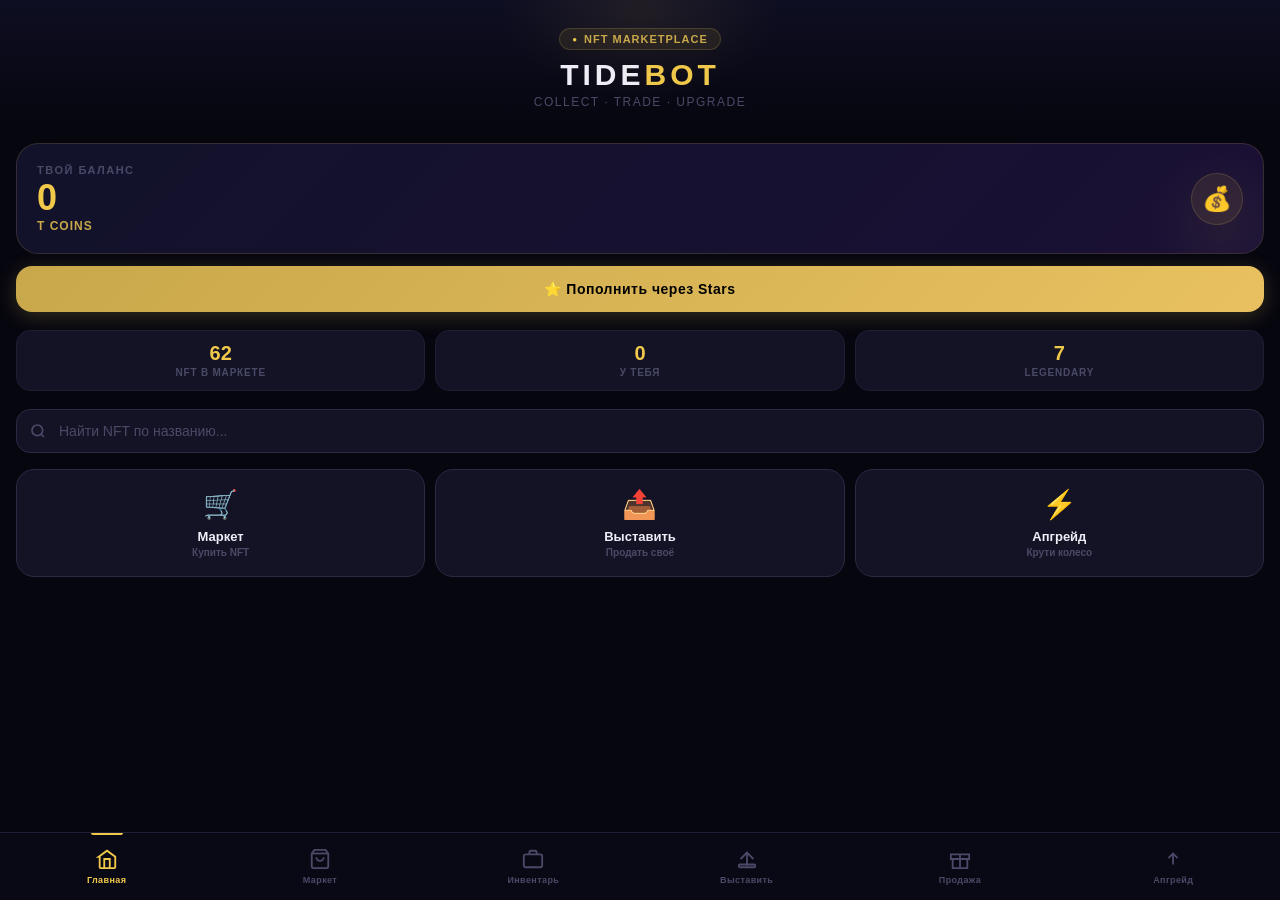
==== commit 8e08bd37: "Add files via upload" ====
--- a/webapp/index.html
+++ b/webapp/index.html
@@ -11,24 +11,40 @@
   <div id="screen-home"    class="screen active"></div>
   <div id="screen-market"  class="screen"></div>
   <div id="screen-inv"     class="screen"></div>
+  <div id="screen-list"    class="screen"></div>
+  <div id="screen-sales"   class="screen"></div>
   <div id="screen-upgrade" class="screen"></div>
+  <div id="screen-admin"   class="screen"></div>
 
-  <nav class="bottom-nav">
+  <nav class="bottom-nav" id="bottom-nav">
     <button class="nav-btn active" data-screen="home" onclick="showScreen('home')">
-      <svg viewBox="0 0 24 24" fill="none" stroke="currentColor" stroke-width="1.8"><path d="M3 9.5L12 3l9 6.5V21a1 1 0 01-1 1H5a1 1 0 01-1-1V9.5z"/><path d="M9 22V12h6v10"/></svg>
+      <svg viewBox="0 0 24 24" fill="none" stroke="currentColor" stroke-width="2"><path d="M3 9.5L12 3l9 6.5V21a1 1 0 01-1 1H5a1 1 0 01-1-1V9.5z"/><path d="M9 22V12h6v10"/></svg>
       <span>Главная</span>
     </button>
     <button class="nav-btn" data-screen="market" onclick="showScreen('market')">
-      <svg viewBox="0 0 24 24" fill="none" stroke="currentColor" stroke-width="1.8"><path d="M6 2L3 6v14a2 2 0 002 2h14a2 2 0 002-2V6l-3-4z"/><line x1="3" y1="6" x2="21" y2="6"/><path d="M16 10a4 4 0 01-8 0"/></svg>
+      <svg viewBox="0 0 24 24" fill="none" stroke="currentColor" stroke-width="2"><path d="M6 2L3 6v14a2 2 0 002 2h14a2 2 0 002-2V6l-3-4z"/><line x1="3" y1="6" x2="21" y2="6"/><path d="M16 10a4 4 0 01-8 0"/></svg>
       <span>Маркет</span>
     </button>
     <button class="nav-btn" data-screen="inv" onclick="showScreen('inv')">
-      <svg viewBox="0 0 24 24" fill="none" stroke="currentColor" stroke-width="1.8"><rect x="2" y="7" width="20" height="14" rx="2"/><path d="M16 7V5a2 2 0 00-2-2h-4a2 2 0 00-2 2v2"/><line x1="12" y1="12" x2="12" y2="16"/><line x1="10" y1="14" x2="14" y2="14"/></svg>
+      <svg viewBox="0 0 24 24" fill="none" stroke="currentColor" stroke-width="2"><rect x="2" y="7" width="20" height="14" rx="2"/><path d="M16 7V5a2 2 0 00-2-2h-4a2 2 0 00-2 2v2"/></svg>
       <span>Инвентарь</span>
     </button>
+    <button class="nav-btn" data-screen="list" onclick="showScreen('list')">
+      <svg viewBox="0 0 24 24" fill="none" stroke="currentColor" stroke-width="2"><path d="M12 5v14M5 12l7-7 7 7"/><rect x="3" y="18" width="18" height="3" rx="1"/></svg>
+      <span>Выставить</span>
+    </button>
+    <button class="nav-btn" data-screen="sales" onclick="showScreen('sales')">
+      <svg viewBox="0 0 24 24" fill="none" stroke="currentColor" stroke-width="2"><path d="M20 12V22H4V12"/><path d="M22 7H2v5h20V7z"/><path d="M12 22V7"/></svg>
+      <span>Продажа</span>
+    </button>
     <button class="nav-btn" data-screen="upgrade" onclick="showScreen('upgrade')">
-      <svg viewBox="0 0 24 24" fill="none" stroke="currentColor" stroke-width="1.8"><polyline points="17 11 12 6 7 11"/><line x1="12" y1="6" x2="12" y2="18"/></svg>
+      <svg viewBox="0 0 24 24" fill="none" stroke="currentColor" stroke-width="2"><polyline points="17 11 12 6 7 11"/><line x1="12" y1="6" x2="12" y2="18"/></svg>
       <span>Апгрейд</span>
+    </button>
+    <!-- Кнопка ADMIN — показывается только овнеру через JS -->
+    <button class="nav-btn nav-admin" id="nav-admin-btn" data-screen="admin" onclick="showScreen('admin')" style="display:none">
+      <svg viewBox="0 0 24 24" fill="none" stroke="currentColor" stroke-width="2"><path d="M12 2l3.09 6.26L22 9.27l-5 4.87 1.18 6.88L12 17.77l-6.18 3.25L7 14.14 2 9.27l6.91-1.01L12 2z"/></svg>
+      <span>Admin</span>
     </button>
   </nav>
 
--- a/webapp/style.css
+++ b/webapp/style.css
@@ -1,11 +1,12 @@
 *, *::before, *::after { box-sizing: border-box; margin: 0; padding: 0; }
 
 :root {
-  --bg:        #080810;
-  --bg2:       #0f0f1c;
-  --bg3:       #161625;
-  --card:      #12121e;
-  --border:    #252535;
+  --bg:        #06060f;
+  --bg2:       #0c0c1a;
+  --bg3:       #131325;
+  --card:      #0f0f1e;
+  --border:    #1e1e35;
+  --border2:   #2a2a45;
   --gold:      #c8a84b;
   --gold2:     #f0c84a;
   --gold3:     #ffe47a;
@@ -13,23 +14,25 @@
   --purple:    #8b5cf6;
   --green:     #22c55e;
   --red:       #ef4444;
-  --text:      #e8e8f4;
-  --text-dim:  #5a5a72;
-  --common:    #7c8490;
+  --text:      #eeeef8;
+  --text-dim:  #4a4a68;
+  --text-mid:  #8888aa;
+  --common:    #6b7280;
   --rare:      #3b82f6;
   --epic:      #a855f7;
   --legendary: #f59e0b;
-  --nav-h:     64px;
+  --nav-h:     68px;
 }
 
 html, body {
   height: 100%;
   background: var(--bg);
   color: var(--text);
-  font-family: -apple-system, BlinkMacSystemFont, 'Inter', 'Segoe UI', sans-serif;
+  font-family: -apple-system, BlinkMacSystemFont, 'Inter', 'SF Pro Display', sans-serif;
   font-size: 14px;
   overflow: hidden;
   -webkit-font-smoothing: antialiased;
+  -moz-osx-font-smoothing: grayscale;
 }
 
 /* ── SCREENS ─────────────────────────────────────────── */
@@ -40,9 +43,11 @@
   overflow-x: hidden;
   opacity: 0;
   pointer-events: none;
-  transform: translateY(10px);
-  transition: opacity .2s ease, transform .2s ease;
-}
+  transform: translateY(12px);
+  transition: opacity .22s ease, transform .22s ease;
+  scrollbar-width: none;
+}
+.screen::-webkit-scrollbar { display: none; }
 .screen.active {
   opacity: 1;
   pointer-events: all;
@@ -54,10 +59,12 @@
   position: fixed;
   bottom: 0; left: 0; right: 0;
   height: var(--nav-h);
-  background: var(--bg2);
+  background: rgba(10,10,22,0.96);
   border-top: 1px solid var(--border);
   display: flex;
   z-index: 100;
+  backdrop-filter: blur(20px);
+  -webkit-backdrop-filter: blur(20px);
 }
 .nav-btn {
   flex: 1;
@@ -65,143 +72,190 @@
   flex-direction: column;
   align-items: center;
   justify-content: center;
-  gap: 4px;
+  gap: 5px;
   background: none;
   border: none;
   color: var(--text-dim);
   cursor: pointer;
-  transition: color .15s;
+  transition: color .18s;
   -webkit-tap-highlight-color: transparent;
   padding: 0;
+  position: relative;
 }
 .nav-btn svg {
   width: 22px;
   height: 22px;
-  transition: stroke .15s;
 }
 .nav-btn span {
   font-size: 10px;
-  font-weight: 500;
-  letter-spacing: .3px;
-}
-.nav-btn.active {
-  color: var(--gold);
-}
-
-/* ── HOME HEADER ─────────────────────────────────────── */
-.home-header {
-  padding: 32px 20px 24px;
-  text-align: center;
-  background: linear-gradient(180deg, #0d0d20 0%, var(--bg) 100%);
+  font-weight: 600;
+  letter-spacing: .4px;
+}
+.nav-btn.active { color: var(--gold2); }
+.nav-btn.active::before {
+  content: '';
+  position: absolute;
+  top: 0; left: 50%;
+  transform: translateX(-50%);
+  width: 32px; height: 2px;
+  background: var(--gold2);
+  border-radius: 0 0 2px 2px;
+}
+
+/* ── HOME HERO ─────────────────────────────────────────── */
+.home-hero {
+  padding: 28px 20px 22px;
+  text-align: center;
   position: relative;
   overflow: hidden;
-}
-.home-header::after {
+  background: linear-gradient(180deg, #0e0e22 0%, var(--bg) 100%);
+}
+.home-hero::before {
   content: '';
   position: absolute;
-  top: -60px; left: 50%;
+  top: -80px; left: 50%;
   transform: translateX(-50%);
-  width: 200px; height: 120px;
-  background: radial-gradient(ellipse, rgba(200,168,75,.12) 0%, transparent 70%);
+  width: 280px; height: 180px;
+  background: radial-gradient(ellipse, rgba(200,168,75,.1) 0%, transparent 70%);
   pointer-events: none;
 }
+.home-hero-badge {
+  display: inline-flex;
+  align-items: center;
+  gap: 6px;
+  background: rgba(200,168,75,.1);
+  border: 1px solid rgba(200,168,75,.2);
+  border-radius: 20px;
+  padding: 4px 12px;
+  font-size: 11px;
+  font-weight: 700;
+  color: var(--gold);
+  letter-spacing: 1px;
+  text-transform: uppercase;
+  margin-bottom: 10px;
+}
+.home-hero-badge::before { content: '●'; font-size: 8px; color: var(--gold2); }
 .home-title {
-  font-size: 26px;
-  font-weight: 800;
-  color: var(--gold2);
-  letter-spacing: 3px;
+  font-size: 30px;
+  font-weight: 900;
+  color: var(--text);
+  letter-spacing: 4px;
   text-transform: uppercase;
-}
+  line-height: 1;
+}
+.home-title span { color: var(--gold2); }
 .home-sub {
   font-size: 12px;
   color: var(--text-dim);
-  margin-top: 3px;
-  letter-spacing: 1px;
+  margin-top: 5px;
+  letter-spacing: 1.5px;
   text-transform: uppercase;
 }
 
 /* ── BALANCE ─────────────────────────────────────────── */
 .balance-card {
-  margin: 14px 16px;
-  background: linear-gradient(135deg, #141428, #1c1435);
-  border: 1px solid rgba(200,168,75,.2);
-  border-radius: 20px;
-  padding: 22px 20px;
-  text-align: center;
+  margin: 12px 16px;
+  background: linear-gradient(135deg, #12122a 0%, #1a1035 100%);
+  border: 1px solid rgba(200,168,75,.18);
+  border-radius: 22px;
+  padding: 20px 20px;
+  display: flex;
+  align-items: center;
+  justify-content: space-between;
   position: relative;
   overflow: hidden;
 }
 .balance-card::before {
   content: '';
   position: absolute;
-  inset: 0;
-  background: radial-gradient(ellipse at 50% -20%, rgba(200,168,75,.08) 0%, transparent 60%);
-}
+  top: 0; right: -40px;
+  width: 160px; height: 160px;
+  background: radial-gradient(ellipse, rgba(200,168,75,.07) 0%, transparent 65%);
+  pointer-events: none;
+}
+.balance-left {}
 .balance-label {
   font-size: 11px;
   font-weight: 600;
   color: var(--text-dim);
   text-transform: uppercase;
   letter-spacing: 1.5px;
-  margin-bottom: 8px;
+  margin-bottom: 4px;
 }
 .balance-amount {
-  font-size: 42px;
-  font-weight: 800;
+  font-size: 36px;
+  font-weight: 900;
   color: var(--gold2);
   line-height: 1;
   letter-spacing: -1px;
 }
 .balance-currency {
-  font-size: 13px;
+  font-size: 12px;
   color: var(--gold);
-  margin-top: 5px;
-  font-weight: 600;
+  margin-top: 3px;
+  font-weight: 700;
   letter-spacing: 1px;
+}
+.balance-icon {
+  width: 52px; height: 52px;
+  background: rgba(200,168,75,.1);
+  border-radius: 50%;
+  display: flex;
+  align-items: center;
+  justify-content: center;
+  font-size: 24px;
+  border: 1px solid rgba(200,168,75,.2);
+  flex-shrink: 0;
 }
 
 /* ── BUTTONS ─────────────────────────────────────────── */
 .btn-deposit {
   margin: 0 16px 18px;
   width: calc(100% - 32px);
-  padding: 14px;
-  background: linear-gradient(135deg, #c8a84b, #e8c060, #c8a84b);
+  padding: 15px;
+  background: linear-gradient(135deg, #c8a84b 0%, #e8c060 50%, #c8a84b 100%);
   background-size: 200% auto;
   border: none;
-  border-radius: 14px;
+  border-radius: 16px;
   color: #000;
   font-size: 14px;
-  font-weight: 700;
+  font-weight: 800;
   cursor: pointer;
   letter-spacing: .5px;
-  transition: opacity .15s, transform .1s;
-  -webkit-tap-highlight-color: transparent;
+  transition: opacity .15s, transform .1s, box-shadow .15s;
+  -webkit-tap-highlight-color: transparent;
+  box-shadow: 0 4px 20px rgba(200,168,75,.25);
+  display: flex;
+  align-items: center;
+  justify-content: center;
+  gap: 8px;
 }
 .btn-deposit:active { opacity: .85; transform: scale(.98); }
 
 .btn-primary {
   width: 100%;
-  padding: 15px;
+  padding: 16px;
   background: linear-gradient(135deg, var(--gold), #d4a820);
   border: none;
-  border-radius: 14px;
+  border-radius: 16px;
   color: #000;
   font-size: 15px;
-  font-weight: 700;
+  font-weight: 800;
   cursor: pointer;
   margin-bottom: 10px;
   letter-spacing: .3px;
   -webkit-tap-highlight-color: transparent;
+  box-shadow: 0 4px 16px rgba(200,168,75,.2);
 }
 .btn-primary:active { opacity: .85; }
 
 .btn-secondary {
   width: 100%;
-  padding: 13px;
-  background: var(--bg3);
-  border: 1px solid var(--border);
-  border-radius: 14px;
-  color: var(--text);
+  padding: 14px;
+  background: var(--bg3);
+  border: 1px solid var(--border2);
+  border-radius: 16px;
+  color: var(--text-mid);
   font-size: 14px;
   font-weight: 600;
   cursor: pointer;
@@ -209,26 +263,49 @@
 }
 .btn-danger {
   width: 100%;
-  padding: 13px;
-  background: rgba(239,68,68,.1);
-  border: 1px solid rgba(239,68,68,.25);
-  border-radius: 14px;
+  padding: 14px;
+  background: rgba(239,68,68,.08);
+  border: 1px solid rgba(239,68,68,.2);
+  border-radius: 16px;
   color: var(--red);
   font-size: 14px;
+  font-weight: 700;
+  cursor: pointer;
+  margin-bottom: 10px;
+  -webkit-tap-highlight-color: transparent;
+}
+
+/* ── SECTION HEADER ────────────────────────────────── */
+.section-head {
+  display: flex;
+  align-items: center;
+  justify-content: space-between;
+  padding: 0 16px 10px;
+}
+.section-label {
+  font-size: 13px;
+  font-weight: 800;
+  color: var(--text);
+  letter-spacing: .3px;
+  display: flex;
+  align-items: center;
+  gap: 8px;
+}
+.section-label::before {
+  content: '';
+  display: inline-block;
+  width: 3px; height: 14px;
+  border-radius: 2px;
+  background: var(--gold2);
+}
+.section-label.rare::before   { background: var(--rare); }
+.section-label.epic::before   { background: var(--epic); }
+.section-label.legendary::before { background: var(--legendary); }
+.section-label.common::before { background: var(--common); }
+.section-count {
+  font-size: 11px;
+  color: var(--text-dim);
   font-weight: 600;
-  cursor: pointer;
-  margin-bottom: 10px;
-  -webkit-tap-highlight-color: transparent;
-}
-
-/* ── SECTION ─────────────────────────────────────────── */
-.section-label {
-  font-size: 11px;
-  font-weight: 700;
-  color: var(--text-dim);
-  text-transform: uppercase;
-  letter-spacing: 1.5px;
-  padding: 0 16px 10px;
 }
 
 /* ── NFT CARD ─────────────────────────────────────────── */
@@ -245,24 +322,59 @@
 
 .nft-card {
   flex-shrink: 0;
-  width: 148px;
+  width: 140px;
   background: var(--card);
-  border-radius: 16px;
+  border-radius: 18px;
   border: 1px solid var(--border);
   overflow: hidden;
   scroll-snap-align: start;
   cursor: pointer;
   transition: transform .15s, border-color .15s, box-shadow .15s;
   -webkit-tap-highlight-color: transparent;
-}
-.nft-card:active { transform: scale(.96); }
-
-.nft-card.rarity-Rare      { border-color: rgba(59,130,246,.35); }
-.nft-card.rarity-Epic      { border-color: rgba(168,85,247,.45); }
+  position: relative;
+}
+.nft-card:active { transform: scale(.95); }
+
+.nft-card.rarity-Rare {
+  border-color: rgba(59,130,246,.25);
+}
+.nft-card.rarity-Rare:hover, .nft-card.rarity-Rare:active {
+  border-color: rgba(59,130,246,.5);
+  box-shadow: 0 0 16px rgba(59,130,246,.12);
+}
+.nft-card.rarity-Epic {
+  border-color: rgba(168,85,247,.3);
+}
+.nft-card.rarity-Epic:active {
+  border-color: rgba(168,85,247,.6);
+  box-shadow: 0 0 20px rgba(168,85,247,.15);
+}
 .nft-card.rarity-Legendary {
-  border-color: rgba(245,158,11,.6);
-  box-shadow: 0 0 20px rgba(245,158,11,.15);
-}
+  border-color: rgba(245,158,11,.4);
+  box-shadow: 0 0 24px rgba(245,158,11,.12);
+}
+.nft-card.rarity-Legendary:active {
+  box-shadow: 0 0 32px rgba(245,158,11,.22);
+}
+
+/* Значок редкости на карточке */
+.nft-card-badge {
+  position: absolute;
+  top: 8px; right: 8px;
+  width: 20px; height: 20px;
+  border-radius: 50%;
+  display: flex;
+  align-items: center;
+  justify-content: center;
+  font-size: 9px;
+  font-weight: 800;
+  letter-spacing: .3px;
+  z-index: 2;
+}
+.badge-Common    { background: rgba(107,114,128,.3); color: var(--common); }
+.badge-Rare      { background: rgba(59,130,246,.2); color: var(--rare); }
+.badge-Epic      { background: rgba(168,85,247,.2); color: var(--epic); }
+.badge-Legendary { background: rgba(245,158,11,.2); color: var(--legendary); }
 
 .nft-img {
   width: 100%;
@@ -280,12 +392,12 @@
   justify-content: center;
 }
 .nft-img-placeholder svg {
-  width: 40px;
-  height: 40px;
-  color: var(--border);
-}
-
-.nft-body { padding: 10px; }
+  width: 36px;
+  height: 36px;
+  opacity: .2;
+}
+
+.nft-body { padding: 9px 10px 11px; }
 .nft-name {
   font-size: 12px;
   font-weight: 700;
@@ -293,11 +405,12 @@
   white-space: nowrap;
   overflow: hidden;
   text-overflow: ellipsis;
+  margin-bottom: 3px;
 }
 .nft-rarity {
   font-size: 10px;
   font-weight: 600;
-  margin-top: 2px;
+  letter-spacing: .3px;
 }
 .rarity-Common    .nft-rarity { color: var(--common); }
 .rarity-Rare      .nft-rarity { color: var(--rare); }
@@ -306,18 +419,18 @@
 
 .nft-price {
   font-size: 11px;
-  font-weight: 700;
+  font-weight: 800;
   color: var(--gold);
   margin-top: 5px;
 }
 
 /* ── MARKET ──────────────────────────────────────────── */
 .screen-header {
-  padding: 20px 16px 12px;
-  font-size: 20px;
-  font-weight: 800;
+  padding: 22px 16px 14px;
+  font-size: 22px;
+  font-weight: 900;
   color: var(--text);
-  letter-spacing: -.3px;
+  letter-spacing: -.5px;
 }
 
 .filter-row {
@@ -331,23 +444,23 @@
 
 .chip {
   flex-shrink: 0;
-  padding: 6px 14px;
-  border-radius: 20px;
-  border: 1px solid var(--border);
-  background: var(--bg2);
-  color: var(--text-dim);
+  padding: 7px 16px;
+  border-radius: 22px;
+  border: 1px solid var(--border2);
+  background: var(--bg3);
+  color: var(--text-mid);
   font-size: 12px;
-  font-weight: 600;
+  font-weight: 700;
   cursor: pointer;
   transition: all .15s;
   -webkit-tap-highlight-color: transparent;
   white-space: nowrap;
 }
-.chip.active-All       { background: var(--gold); color: #000; border-color: var(--gold); }
-.chip.active-Common    { background: var(--common); color: #fff; border-color: var(--common); }
-.chip.active-Rare      { background: var(--rare); color: #fff; border-color: var(--rare); }
-.chip.active-Epic      { background: var(--epic); color: #fff; border-color: var(--epic); }
-.chip.active-Legendary { background: var(--legendary); color: #000; border-color: var(--legendary); }
+.chip.active-All       { background: rgba(200,168,75,.15); color: var(--gold2); border-color: rgba(200,168,75,.4); }
+.chip.active-Common    { background: rgba(107,114,128,.15); color: var(--common); border-color: rgba(107,114,128,.4); }
+.chip.active-Rare      { background: rgba(59,130,246,.15); color: var(--rare); border-color: rgba(59,130,246,.4); }
+.chip.active-Epic      { background: rgba(168,85,247,.15); color: var(--epic); border-color: rgba(168,85,247,.4); }
+.chip.active-Legendary { background: rgba(245,158,11,.15); color: var(--legendary); border-color: rgba(245,158,11,.4); }
 
 .nft-grid {
   display: grid;
@@ -361,14 +474,15 @@
 .modal-overlay {
   position: fixed;
   inset: 0;
-  background: rgba(0,0,0,.75);
-  backdrop-filter: blur(6px);
+  background: rgba(0,0,0,.8);
+  backdrop-filter: blur(8px);
+  -webkit-backdrop-filter: blur(8px);
   z-index: 200;
   display: flex;
   align-items: flex-end;
   opacity: 0;
   pointer-events: none;
-  transition: opacity .2s;
+  transition: opacity .22s;
 }
 .modal-overlay.open {
   opacity: 1;
@@ -377,271 +491,961 @@
 .modal {
   width: 100%;
   background: var(--bg2);
-  border-radius: 24px 24px 0 0;
-  border-top: 1px solid var(--border);
-  padding: 0 20px 36px;
+  border-radius: 28px 28px 0 0;
+  border-top: 1px solid var(--border2);
+  padding: 0 20px 40px;
   transform: translateY(100%);
-  transition: transform .28s cubic-bezier(.4,0,.2,1);
+  transition: transform .3s cubic-bezier(.4,0,.2,1);
   max-height: 88vh;
   overflow-y: auto;
-}
+  scrollbar-width: none;
+}
+.modal::-webkit-scrollbar { display: none; }
 .modal-overlay.open .modal { transform: none; }
 .modal-drag {
   width: 36px; height: 4px;
-  background: var(--border);
+  background: var(--border2);
   border-radius: 2px;
-  margin: 14px auto 16px;
-}
-.modal-nft-img {
-  width: 120px;
-  height: 120px;
-  object-fit: cover;
-  border-radius: 16px;
-  display: block;
-  margin: 0 auto 12px;
-  background: var(--bg3);
-}
-.modal-title {
-  font-size: 22px;
-  font-weight: 800;
-  text-align: center;
-  color: var(--text);
-  margin-bottom: 6px;
-}
-.rarity-tag {
-  display: inline-block;
-  padding: 4px 14px;
+  margin: 16px auto 20px;
+}
+
+/* Картинка в модалке */
+.modal-nft-wrap {
+  width: 130px; height: 130px;
+  margin: 0 auto 16px;
   border-radius: 20px;
-  font-size: 11px;
-  font-weight: 700;
-  letter-spacing: .5px;
-  text-transform: uppercase;
-}
-.tag-Common    { background: rgba(124,132,144,.15); color: var(--common); border: 1px solid rgba(124,132,144,.3); }
-.tag-Rare      { background: rgba(59,130,246,.12);  color: var(--rare);   border: 1px solid rgba(59,130,246,.3); }
-.tag-Epic      { background: rgba(168,85,247,.12);  color: var(--epic);   border: 1px solid rgba(168,85,247,.3); }
-.tag-Legendary { background: rgba(245,158,11,.12);  color: var(--legendary); border: 1px solid rgba(245,158,11,.3); }
-
-.modal-center { text-align: center; margin-bottom: 14px; }
-.modal-desc {
-  font-size: 13px;
-  color: var(--text-dim);
-  text-align: center;
-  margin-bottom: 18px;
-  line-height: 1.6;
-}
-.stat-row {
-  display: flex;
-  gap: 10px;
-  margin-bottom: 16px;
-}
-.stat-box {
-  flex: 1;
-  background: var(--bg3);
-  border-radius: 12px;
-  padding: 12px;
-  text-align: center;
-  border: 1px solid var(--border);
-}
-.stat-val {
-  font-size: 18px;
-  font-weight: 800;
-  color: var(--gold2);
-}
-.stat-lbl {
-  font-size: 10px;
-  color: var(--text-dim);
-  margin-top: 3px;
-  text-transform: uppercase;
-  letter-spacing: .8px;
-}
-
-/* ── INVENTORY ────────────────────────────────────────── */
-.inv-empty {
-  padding: 70px 20px;
-  text-align: center;
-  color: var(--text-dim);
-}
-.inv-empty svg {
-  width: 56px; height: 56px;
-  margin-bottom: 14px;
-  opacity: .3;
-}
-.inv-empty-text { font-size: 15px; line-height: 1.6; }
-
-/* ── UPGRADE ──────────────────────────────────────────── */
-.upgrade-wrap {
-  padding: 20px 16px;
-}
-.upgrade-title {
-  font-size: 22px;
-  font-weight: 800;
-  color: var(--gold2);
-  margin-bottom: 4px;
-}
-.upgrade-sub {
-  font-size: 13px;
-  color: var(--text-dim);
-  margin-bottom: 20px;
-}
-.upgrade-select {
-  width: 100%;
-  padding: 12px 14px;
-  background: var(--bg3);
-  border: 1px solid var(--border);
-  border-radius: 12px;
-  color: var(--text);
-  font-size: 14px;
-  margin-bottom: 18px;
-  appearance: none;
-  outline: none;
-}
-.upgrade-preview {
-  display: flex;
-  align-items: center;
-  justify-content: center;
-  gap: 14px;
-  margin-bottom: 20px;
-}
-.upg-box {
-  background: var(--card);
-  border-radius: 16px;
-  border: 1px solid var(--border);
-  padding: 14px;
-  width: 130px;
-  text-align: center;
-}
-.upg-box.target { border-color: rgba(200,168,75,.4); }
-.upg-box img {
-  width: 70px; height: 70px;
-  object-fit: cover;
-  border-radius: 10px;
-  background: var(--bg3);
-}
-.upg-box-name  { font-size: 11px; font-weight: 700; margin-top: 7px; }
-.upg-box-rarity{ font-size: 10px; margin-top: 2px; }
-.upg-arrow {
-  font-size: 24px;
-  color: var(--gold);
-  font-weight: 300;
-}
-
-/* Spin */
-.spin-area {
-  background: var(--bg3);
-  border-radius: 16px;
-  padding: 16px;
-  margin-bottom: 18px;
-  border: 1px solid var(--border);
-}
-.spin-bar-wrap {
-  width: 100%;
-  height: 60px;
-  background: var(--bg);
-  border-radius: 10px;
   overflow: hidden;
   position: relative;
-  margin-bottom: 10px;
-}
-.spin-track {
-  display: flex;
-  height: 100%;
-}
-.spin-seg {
-  flex-shrink: 0;
-  width: 58px;
-  height: 58px;
-  margin: 1px;
-  border-radius: 8px;
-  overflow: hidden;
-  background: var(--bg2);
-}
-.spin-seg img {
+}
+.modal-nft-img {
   width: 100%;
   height: 100%;
   object-fit: cover;
-}
-.spin-seg.win-seg { outline: 2px solid var(--green); }
-.spin-seg.lose-seg { opacity: .4; }
-.spin-pointer {
+  display: block;
+  background: var(--bg3);
+}
+.modal-title {
+  font-size: 24px;
+  font-weight: 900;
+  text-align: center;
+  color: var(--text);
+  margin-bottom: 8px;
+  line-height: 1.1;
+}
+.rarity-tag {
+  display: inline-block;
+  padding: 5px 16px;
+  border-radius: 22px;
+  font-size: 11px;
+  font-weight: 800;
+  letter-spacing: .8px;
+  text-transform: uppercase;
+}
+.tag-Common    { background: rgba(107,114,128,.12); color: var(--common); border: 1px solid rgba(107,114,128,.25); }
+.tag-Rare      { background: rgba(59,130,246,.1);   color: var(--rare);   border: 1px solid rgba(59,130,246,.25); }
+.tag-Epic      { background: rgba(168,85,247,.1);   color: var(--epic);   border: 1px solid rgba(168,85,247,.25); }
+.tag-Legendary { background: rgba(245,158,11,.1);   color: var(--legendary); border: 1px solid rgba(245,158,11,.25); }
+
+.modal-center { text-align: center; margin-bottom: 12px; }
+.modal-desc {
+  font-size: 13px;
+  color: var(--text-mid);
+  text-align: center;
+  margin-bottom: 20px;
+  line-height: 1.7;
+}
+.stat-row {
+  display: flex;
+  gap: 10px;
+  margin-bottom: 18px;
+}
+.stat-box {
+  flex: 1;
+  background: var(--bg3);
+  border-radius: 14px;
+  padding: 14px 10px;
+  text-align: center;
+  border: 1px solid var(--border);
+}
+.stat-val {
+  font-size: 20px;
+  font-weight: 900;
+  color: var(--gold2);
+}
+.stat-lbl {
+  font-size: 10px;
+  color: var(--text-dim);
+  margin-top: 4px;
+  text-transform: uppercase;
+  letter-spacing: 1px;
+  font-weight: 600;
+}
+
+/* ── INVENTORY ────────────────────────────────────────── */
+.inv-empty {
+  padding: 80px 20px;
+  text-align: center;
+  color: var(--text-dim);
+}
+.inv-empty-icon {
+  font-size: 48px;
+  margin-bottom: 14px;
+  opacity: .4;
+}
+.inv-empty-text {
+  font-size: 15px;
+  line-height: 1.7;
+  color: var(--text-mid);
+}
+.inv-empty-text span { color: var(--gold); }
+
+/* ── UPGRADE ──────────────────────────────────────────── */
+.upgrade-wrap {
+  padding: 0 16px 24px;
+}
+.upgrade-title {
+  font-size: 22px;
+  font-weight: 900;
+  color: var(--text);
+  padding: 22px 0 4px;
+}
+.upgrade-sub {
+  font-size: 13px;
+  color: var(--text-mid);
+  margin-bottom: 20px;
+  line-height: 1.5;
+}
+.upg-step-label {
+  font-size: 11px;
+  font-weight: 800;
+  color: var(--text-dim);
+  text-transform: uppercase;
+  letter-spacing: 1.2px;
+  margin-bottom: 10px;
+  display: flex;
+  align-items: center;
+  gap: 8px;
+}
+.upg-step-label span {
+  background: var(--bg3);
+  border: 1px solid var(--border2);
+  color: var(--gold);
+  width: 20px; height: 20px;
+  border-radius: 50%;
+  display: flex;
+  align-items: center;
+  justify-content: center;
+  font-size: 11px;
+}
+.upg-my-row {
+  display: flex;
+  gap: 8px;
+  overflow-x: auto;
+  padding-bottom: 4px;
+  margin-bottom: 20px;
+  scrollbar-width: none;
+}
+.upg-my-row::-webkit-scrollbar { display: none; }
+.upg-my-card {
+  flex-shrink: 0;
+  width: 92px;
+  background: var(--card);
+  border: 1px solid var(--border);
+  border-radius: 14px;
+  overflow: hidden;
+  cursor: pointer;
+  transition: border-color .15s, box-shadow .15s, transform .12s;
+  -webkit-tap-highlight-color: transparent;
+}
+.upg-my-card:active { transform: scale(.95); }
+.upg-my-card img {
+  width: 100%;
+  aspect-ratio: 1;
+  object-fit: cover;
+  background: var(--bg3);
+  display: block;
+}
+.upg-my-card.selected {
+  border-color: var(--gold);
+  box-shadow: 0 0 14px rgba(200,168,75,.2);
+}
+.upg-my-name {
+  font-size: 10px;
+  font-weight: 700;
+  color: var(--text);
+  padding: 5px 7px 0;
+  white-space: nowrap;
+  overflow: hidden;
+  text-overflow: ellipsis;
+}
+.upg-my-price {
+  font-size: 10px;
+  color: var(--gold);
+  padding: 2px 7px 6px;
+  font-weight: 700;
+}
+
+/* Множители */
+.upg-mult-btns {
+  display: flex;
+  gap: 8px;
+  margin-bottom: 14px;
+}
+.upg-mult {
+  flex: 1;
+  padding: 12px 4px;
+  background: var(--bg3);
+  border: 1px solid var(--border2);
+  border-radius: 14px;
+  color: var(--text-mid);
+  font-size: 16px;
+  font-weight: 900;
+  cursor: pointer;
+  display: flex;
+  flex-direction: column;
+  align-items: center;
+  gap: 3px;
+  transition: all .15s;
+  -webkit-tap-highlight-color: transparent;
+}
+.upg-mult span {
+  font-size: 10px;
+  font-weight: 600;
+  color: var(--text-dim);
+}
+.upg-mult.active {
+  background: rgba(200,168,75,.1);
+  border-color: rgba(200,168,75,.5);
+  color: var(--gold2);
+  box-shadow: 0 0 16px rgba(200,168,75,.1);
+}
+.upg-mult.active span { color: var(--gold); }
+
+/* Шанс блок */
+.upg-chance-row {
+  background: var(--bg3);
+  border-radius: 18px;
+  border: 1px solid var(--border2);
+  padding: 16px;
+  margin-bottom: 14px;
+}
+.upg-chance-label {
+  font-size: 11px;
+  font-weight: 800;
+  color: var(--text-dim);
+  text-transform: uppercase;
+  letter-spacing: 1px;
+  margin-bottom: 4px;
+}
+.upg-chance-val {
+  font-size: 32px;
+  font-weight: 900;
+  color: var(--gold2);
+  margin-bottom: 12px;
+  line-height: 1;
+}
+.upg-slider {
+  width: 100%;
+  height: 4px;
+  accent-color: var(--gold);
+  cursor: pointer;
+  margin-bottom: 10px;
+}
+.upg-chance-info {
+  font-size: 12px;
+  color: var(--text-mid);
+  font-weight: 600;
+}
+
+/* Цель апгрейда */
+.upg-target-preview { margin-bottom: 16px; }
+.upg-target-card {
+  display: flex;
+  align-items: center;
+  gap: 14px;
+  background: var(--bg3);
+  border-radius: 16px;
+  padding: 12px;
+  border: 1px solid rgba(200,168,75,.2);
+}
+.upg-target-card img {
+  width: 60px;
+  height: 60px;
+  border-radius: 12px;
+  object-fit: cover;
+  background: var(--bg2);
+  flex-shrink: 0;
+}
+
+/* Колесо */
+.wheel-container {
+  position: relative;
+  width: 280px;
+  margin: 0 auto 16px;
+  text-align: center;
+}
+#wheel-canvas {
+  display: block;
+  margin: 0 auto;
+  border-radius: 50%;
+}
+/* Стрелка вращается вокруг центра колеса */
+.wheel-arrow {
   position: absolute;
-  left: 50%; top: 0; bottom: 0;
-  transform: translateX(-50%);
-  width: 2px;
-  background: var(--gold);
+  top: 50%;
+  left: 50%;
+  width: 6px;
+  height: 6px;
+  transform: translate(-50%, -50%);
+  pointer-events: none;
   z-index: 5;
 }
-.spin-pointer::before {
+.wheel-arrow::before {
   content: '';
   position: absolute;
-  top: 0; left: 50%;
+  /* игла — от центра до внешнего кольца */
+  bottom: 50%;
+  left: 50%;
   transform: translateX(-50%);
-  border: 5px solid transparent;
-  border-top-color: var(--gold);
-}
-.spin-result {
-  font-size: 13px;
-  font-weight: 700;
-  text-align: center;
-  min-height: 18px;
-  color: var(--text-dim);
-}
-.spin-result.win  { color: var(--green); }
-.spin-result.lose { color: var(--red); }
+  width: 3px;
+  height: 108px; /* примерно до середины дуги */
+  background: linear-gradient(to top, transparent 0%, var(--gold) 40%, #fff 100%);
+  border-radius: 2px 2px 0 0;
+  transform-origin: bottom center;
+}
+.wheel-arrow::after {
+  content: '';
+  position: absolute;
+  top: 50%; left: 50%;
+  transform: translate(-50%, -50%);
+  width: 10px; height: 10px;
+  background: var(--gold);
+  border-radius: 50%;
+  border: 2px solid #fff;
+  box-shadow: 0 0 8px rgba(200,168,75,.6);
+}
+.wheel-center-dot { display: none; } /* убираем старую точку */
+.wheel-result {
+  font-size: 14px;
+  font-weight: 800;
+  margin-top: 12px;
+  min-height: 20px;
+  color: var(--text-dim);
+}
+.wheel-result.win  { color: var(--green); }
+.wheel-result.lose { color: var(--red); }
+
+/* ── WITHDRAW ────────────────────────────────────────── */
+.nft-pending {
+  opacity: 0.75;
+  border-color: rgba(245,158,11,.4) !important;
+}
+.nft-pending-badge {
+  position: absolute;
+  bottom: 0; left: 0; right: 0;
+  background: rgba(245,158,11,.85);
+  color: #000;
+  font-size: 10px;
+  font-weight: 800;
+  text-align: center;
+  padding: 4px;
+  z-index: 3;
+  letter-spacing: .5px;
+  backdrop-filter: blur(4px);
+}
+.withdraw-overlay {
+  position: absolute;
+  inset: 0;
+  background: rgba(0,0,0,.45);
+  display: flex;
+  align-items: center;
+  justify-content: center;
+  font-size: 32px;
+  border-radius: 20px 20px 0 0;
+}
+.withdraw-status-badge {
+  display: flex;
+  align-items: center;
+  gap: 12px;
+  background: rgba(245,158,11,.1);
+  border: 1px solid rgba(245,158,11,.3);
+  border-radius: 16px;
+  padding: 14px 16px;
+  margin-bottom: 16px;
+}
+.withdraw-status-icon { font-size: 28px; flex-shrink: 0; }
+.withdraw-status-title {
+  font-size: 15px;
+  font-weight: 800;
+  color: var(--legendary);
+}
+.withdraw-status-sub {
+  font-size: 12px;
+  color: var(--text-mid);
+  margin-top: 2px;
+  line-height: 1.4;
+}
+
+/* Inventory/upgrade panels */
+.upg-panels {
+  display: flex;
+  gap: 10px;
+  margin-bottom: 16px;
+}
+.upg-panel {
+  flex: 1;
+  background: var(--bg3);
+  border-radius: 16px;
+  border: 1px solid var(--border);
+  overflow: hidden;
+}
+.upg-panel-title {
+  font-size: 11px;
+  font-weight: 800;
+  color: var(--text-dim);
+  text-transform: uppercase;
+  letter-spacing: 1px;
+  padding: 10px 10px 7px;
+  border-bottom: 1px solid var(--border);
+}
+.upg-panel-list {
+  max-height: 200px;
+  overflow-y: auto;
+  padding: 6px;
+  display: flex;
+  flex-direction: column;
+  gap: 6px;
+  scrollbar-width: none;
+}
+.upg-panel-list::-webkit-scrollbar { display: none; }
+.upg-item {
+  display: flex;
+  align-items: center;
+  gap: 8px;
+  padding: 7px 8px;
+  border-radius: 10px;
+  border: 1px solid transparent;
+  cursor: pointer;
+  transition: background .15s, border-color .15s;
+  -webkit-tap-highlight-color: transparent;
+}
+.upg-item:active { background: rgba(200,168,75,.06); }
+.upg-item.selected {
+  background: rgba(200,168,75,.08);
+  border-color: rgba(200,168,75,.35);
+}
+.upg-item img {
+  width: 34px; height: 34px;
+  border-radius: 7px;
+  object-fit: cover;
+  background: var(--bg2);
+  flex-shrink: 0;
+}
+.upg-item-name {
+  font-size: 11px;
+  font-weight: 700;
+  color: var(--text);
+  line-height: 1.3;
+}
+.upg-item-rar {
+  font-size: 10px;
+  font-weight: 600;
+}
 
 /* ── DEPOSIT ──────────────────────────────────────────── */
 .deposit-grid {
   display: grid;
   grid-template-columns: 1fr 1fr;
   gap: 10px;
-  margin-bottom: 14px;
+  margin-bottom: 16px;
 }
 .dep-opt {
   background: var(--bg3);
-  border: 1px solid var(--border);
-  border-radius: 14px;
+  border: 1px solid var(--border2);
+  border-radius: 16px;
   padding: 16px 10px;
   text-align: center;
   cursor: pointer;
-  transition: border-color .15s;
+  transition: border-color .15s, background .15s;
   -webkit-tap-highlight-color: transparent;
 }
 .dep-opt:active { border-color: var(--gold); background: rgba(200,168,75,.08); }
-.dep-stars { font-size: 18px; font-weight: 800; color: var(--gold2); }
-.dep-coins { font-size: 11px; color: var(--text-dim); margin-top: 3px; }
-
-/* ── UPGRADE INFO ─────────────────────────────────────── */
-.upg-info {
-  background: var(--bg3);
-  border-radius: 12px;
-  padding: 12px 14px;
-  margin-bottom: 14px;
-  border: 1px solid var(--border);
-  text-align: center;
-}
-.upg-info-title { font-size: 12px; color: var(--text-dim); margin-bottom: 4px; }
-.upg-info-name  { font-size: 15px; font-weight: 700; color: var(--text); }
-.upg-info-cost  { font-size: 12px; color: var(--gold); margin-top: 2px; }
+.dep-stars { font-size: 18px; font-weight: 900; color: var(--gold2); }
+.dep-coins { font-size: 11px; color: var(--text-mid); margin-top: 4px; font-weight: 600; }
 
 /* ── TOAST ────────────────────────────────────────────── */
 .toast {
   position: fixed;
-  bottom: calc(var(--nav-h) + 14px);
+  bottom: calc(var(--nav-h) + 16px);
   left: 50%;
   transform: translateX(-50%) translateY(16px);
   background: var(--bg2);
-  border: 1px solid var(--border);
-  border-radius: 12px;
-  padding: 10px 20px;
+  border: 1px solid var(--border2);
+  border-radius: 14px;
+  padding: 11px 22px;
   font-size: 13px;
-  font-weight: 600;
+  font-weight: 700;
   color: var(--text);
   z-index: 300;
   opacity: 0;
-  transition: opacity .2s, transform .2s;
+  transition: opacity .22s, transform .22s;
   white-space: nowrap;
   pointer-events: none;
 }
 .toast.show { opacity: 1; transform: translateX(-50%) translateY(0); }
-.toast.success { border-color: var(--green); color: var(--green); }
-.toast.error   { border-color: var(--red);   color: var(--red); }
+.toast.success { border-color: rgba(34,197,94,.4); color: var(--green); }
+.toast.error   { border-color: rgba(239,68,68,.4); color: var(--red); }
+
+/* ── UPGRAD INFO ────────────────── */
+.upg-info {
+  background: var(--bg3);
+  border-radius: 14px;
+  padding: 13px 15px;
+  margin-bottom: 14px;
+  border: 1px solid var(--border2);
+  text-align: center;
+}
+.upg-info-title { font-size: 11px; color: var(--text-dim); margin-bottom: 4px; font-weight: 700; text-transform: uppercase; letter-spacing: 1px; }
+.upg-info-name  { font-size: 15px; font-weight: 800; color: var(--text); }
+.upg-info-cost  { font-size: 12px; color: var(--gold); margin-top: 3px; font-weight: 700; }
+
+/* ── HOME STATS ─────────────────────────────────────── */
+.home-stats {
+  display: flex;
+  gap: 10px;
+  padding: 0 16px 18px;
+}
+.home-stat {
+  flex: 1;
+  background: var(--bg3);
+  border: 1px solid var(--border);
+  border-radius: 14px;
+  padding: 12px 8px;
+  text-align: center;
+}
+.home-stat-val {
+  font-size: 20px;
+  font-weight: 900;
+  color: var(--gold2);
+  line-height: 1;
+}
+.home-stat-lbl {
+  font-size: 10px;
+  color: var(--text-dim);
+  margin-top: 4px;
+  font-weight: 600;
+  text-transform: uppercase;
+  letter-spacing: .8px;
+}
+
+/* ── HOME SEARCH ─────────────────────────────────────── */
+.home-search-wrap {
+  position: relative;
+  margin: 0 16px 16px;
+}
+.market-search-wrap {
+  position: relative;
+  margin: 0 16px 12px;
+}
+.home-search-icon {
+  position: absolute;
+  left: 14px;
+  top: 50%;
+  transform: translateY(-50%);
+  color: var(--text-dim);
+  pointer-events: none;
+  display: flex;
+  align-items: center;
+}
+.home-search {
+  width: 100%;
+  padding: 13px 14px 13px 42px;
+  background: var(--bg3);
+  border: 1px solid var(--border2);
+  border-radius: 14px;
+  color: var(--text);
+  font-size: 14px;
+  outline: none;
+  transition: border-color .15s;
+  -webkit-appearance: none;
+}
+.home-search:focus { border-color: rgba(200,168,75,.4); }
+.home-search::placeholder { color: var(--text-dim); }
+
+.search-empty {
+  text-align: center;
+  padding: 40px 20px;
+  color: var(--text-dim);
+  font-size: 15px;
+}
+.search-count {
+  font-size: 12px;
+  color: var(--text-dim);
+  font-weight: 700;
+  text-transform: uppercase;
+  letter-spacing: 1px;
+  margin-bottom: 12px;
+}
+
+/* ── HOME CTA ─────────────────────────────────────────── */
+.home-cta-row {
+  display: flex;
+  gap: 10px;
+  padding: 0 16px 4px;
+}
+.home-cta-card {
+  flex: 1;
+  background: var(--bg3);
+  border: 1px solid var(--border2);
+  border-radius: 18px;
+  padding: 18px 10px;
+  text-align: center;
+  cursor: pointer;
+  transition: border-color .15s, transform .12s;
+  -webkit-tap-highlight-color: transparent;
+}
+.home-cta-card:active { transform: scale(.96); border-color: rgba(200,168,75,.4); }
+.home-cta-icon { font-size: 28px; margin-bottom: 8px; }
+.home-cta-title { font-size: 13px; font-weight: 800; color: var(--text); }
+.home-cta-sub   { font-size: 10px; color: var(--text-dim); margin-top: 3px; font-weight: 600; }
+
+/* ── LIST SCREEN ─────────────────────────────────────── */
+.list-info {
+  padding: 0 16px 16px;
+}
+.list-slots {
+  background: var(--bg3);
+  border: 1px solid var(--border2);
+  border-radius: 16px;
+  padding: 14px 16px;
+  display: flex;
+  align-items: center;
+  gap: 12px;
+}
+.list-slots-label {
+  font-size: 12px;
+  font-weight: 700;
+  color: var(--text-mid);
+  flex: 1;
+}
+.list-slots-dots {
+  display: flex;
+  gap: 5px;
+}
+.list-slot-dot {
+  width: 10px; height: 10px;
+  border-radius: 50%;
+  background: var(--border2);
+  transition: background .2s;
+}
+.list-slot-dot.used {
+  background: var(--gold2);
+  box-shadow: 0 0 6px rgba(200,168,75,.4);
+}
+.list-slots-count {
+  font-size: 13px;
+  font-weight: 900;
+  color: var(--gold2);
+  min-width: 32px;
+  text-align: right;
+}
+.list-limit-warn {
+  margin: 0 16px 16px;
+  background: rgba(239,68,68,.08);
+  border: 1px solid rgba(239,68,68,.2);
+  border-radius: 14px;
+  padding: 14px 16px;
+  font-size: 13px;
+  color: var(--red);
+  line-height: 1.6;
+}
+.list-step-label {
+  font-size: 11px;
+  font-weight: 800;
+  color: var(--text-dim);
+  text-transform: uppercase;
+  letter-spacing: 1px;
+  padding: 0 16px 10px;
+}
+.list-price-row {
+  display: flex;
+  gap: 10px;
+  padding: 0 16px;
+}
+.list-price-input {
+  flex: 1;
+  padding: 14px 14px;
+  background: var(--bg3);
+  border: 1px solid var(--border2);
+  border-radius: 14px;
+  color: var(--text);
+  font-size: 16px;
+  font-weight: 700;
+  outline: none;
+  -webkit-appearance: none;
+}
+.list-price-input:focus { border-color: rgba(200,168,75,.5); }
+.btn-list {
+  padding: 14px 18px;
+  background: linear-gradient(135deg, var(--gold), #d4a820);
+  border: none;
+  border-radius: 14px;
+  color: #000;
+  font-size: 14px;
+  font-weight: 800;
+  cursor: pointer;
+  white-space: nowrap;
+  -webkit-tap-highlight-color: transparent;
+}
+.btn-list:active { opacity: .85; }
+.list-hint {
+  font-size: 12px;
+  color: var(--text-dim);
+  padding: 8px 16px 0;
+}
+.list-hint span { color: var(--gold); font-weight: 700; }
+
+/* Выбранная карточка в листинге */
+.nft-card.list-selected {
+  border-color: var(--gold) !important;
+  box-shadow: 0 0 16px rgba(200,168,75,.25) !important;
+}
+
+.list-active-title {
+  font-size: 13px;
+  font-weight: 800;
+  color: var(--text);
+  padding: 20px 16px 10px;
+  display: flex;
+  align-items: center;
+  gap: 8px;
+}
+.list-active-title::before {
+  content: '';
+  width: 3px; height: 14px;
+  background: var(--gold2);
+  border-radius: 2px;
+}
+
+/* Строка листинга */
+.listing-row {
+  display: flex;
+  align-items: center;
+  gap: 12px;
+  background: var(--bg3);
+  border: 1px solid var(--border2);
+  border-radius: 16px;
+  padding: 12px;
+}
+.listing-row.listing-sold {
+  opacity: .7;
+  border-color: rgba(34,197,94,.2);
+}
+.listing-img {
+  width: 56px; height: 56px;
+  border-radius: 12px;
+  object-fit: cover;
+  background: var(--bg2);
+  flex-shrink: 0;
+}
+.listing-info { flex: 1; min-width: 0; }
+.listing-name  { font-size: 13px; font-weight: 800; color: var(--text); white-space: nowrap; overflow: hidden; text-overflow: ellipsis; }
+.listing-price { font-size: 14px; font-weight: 900; color: var(--gold2); margin-top: 2px; }
+.listing-rar   { font-size: 11px; font-weight: 700; margin-top: 1px; }
+.listing-date  { font-size: 11px; color: var(--text-dim); margin-top: 3px; }
+.listing-cancel {
+  padding: 8px 12px;
+  background: rgba(239,68,68,.1);
+  border: 1px solid rgba(239,68,68,.2);
+  border-radius: 10px;
+  color: var(--red);
+  font-size: 12px;
+  font-weight: 700;
+  cursor: pointer;
+  flex-shrink: 0;
+  -webkit-tap-highlight-color: transparent;
+}
+
+/* ── SALES TABS ──────────────────────────────────────── */
+.sales-tabs {
+  display: flex;
+  gap: 8px;
+  padding: 0 16px 16px;
+}
+.sales-tab {
+  flex: 1;
+  padding: 12px 8px;
+  background: var(--bg3);
+  border: 1px solid var(--border2);
+  border-radius: 14px;
+  color: var(--text-mid);
+  font-size: 13px;
+  font-weight: 700;
+  cursor: pointer;
+  display: flex;
+  align-items: center;
+  justify-content: center;
+  gap: 8px;
+  transition: all .15s;
+  -webkit-tap-highlight-color: transparent;
+}
+.sales-tab.active {
+  background: rgba(200,168,75,.12);
+  border-color: rgba(200,168,75,.4);
+  color: var(--gold2);
+}
+.sales-tab-count {
+  background: var(--border2);
+  color: var(--text-mid);
+  font-size: 11px;
+  font-weight: 800;
+  padding: 2px 7px;
+  border-radius: 10px;
+  min-width: 22px;
+  text-align: center;
+}
+.sales-tab.active .sales-tab-count {
+  background: rgba(200,168,75,.2);
+  color: var(--gold);
+}
+
+/* ── NAV fix для 6 кнопок ─────────────────────────── */
+.nav-btn span { font-size: 9px; }
+
+/* ── SELLER BADGE ────────────────────────────────────── */
+.nft-seller {
+  font-size: 10px;
+  font-weight: 700;
+  color: var(--gold);
+  margin-top: 2px;
+  white-space: nowrap;
+  overflow: hidden;
+  text-overflow: ellipsis;
+}
+.seller-badge {
+  text-align: center;
+  font-size: 13px;
+  color: var(--text-mid);
+  margin-bottom: 14px;
+  padding: 8px 16px;
+  background: rgba(200,168,75,.08);
+  border: 1px solid rgba(200,168,75,.2);
+  border-radius: 12px;
+}
+.seller-badge b { color: var(--gold2); }
+
+/* ── ADMIN ───────────────────────────────────────────── */
+.admin-tabs {
+  display: flex;
+  gap: 6px;
+  padding: 0 16px 14px;
+  overflow-x: auto;
+  scrollbar-width: none;
+  flex-wrap: nowrap;
+}
+.admin-tabs::-webkit-scrollbar { display: none; }
+.admin-tab {
+  flex-shrink: 0;
+  padding: 8px 12px;
+  background: var(--bg3);
+  border: 1px solid var(--border2);
+  border-radius: 12px;
+  color: var(--text-mid);
+  font-size: 12px;
+  font-weight: 700;
+  cursor: pointer;
+  white-space: nowrap;
+  transition: all .15s;
+  -webkit-tap-highlight-color: transparent;
+}
+.admin-tab.active {
+  background: rgba(200,168,75,.12);
+  border-color: rgba(200,168,75,.4);
+  color: var(--gold2);
+}
+
+.admin-stats-grid {
+  display: grid;
+  grid-template-columns: 1fr 1fr;
+  gap: 10px;
+  margin-bottom: 8px;
+}
+.admin-stat-card {
+  background: var(--bg3);
+  border: 1px solid var(--border2);
+  border-radius: 16px;
+  padding: 16px;
+  text-align: center;
+}
+.admin-stat-val {
+  font-size: 26px;
+  font-weight: 900;
+  color: var(--gold2);
+  line-height: 1;
+}
+.admin-stat-lbl {
+  font-size: 11px;
+  color: var(--text-dim);
+  margin-top: 6px;
+  font-weight: 600;
+}
+
+.admin-user-row {
+  display: flex;
+  align-items: center;
+  justify-content: space-between;
+  background: var(--bg3);
+  border: 1px solid var(--border);
+  border-radius: 12px;
+  padding: 10px 14px;
+}
+.admin-user-name  { font-size: 13px; font-weight: 700; color: var(--text); }
+.admin-user-id    { font-size: 11px; color: var(--text-dim); margin-top: 2px; }
+.admin-user-coins { font-size: 13px; font-weight: 800; color: var(--gold2); white-space: nowrap; }
+
+.admin-form { display: flex; flex-direction: column; }
+.admin-form-label {
+  font-size: 11px;
+  font-weight: 800;
+  color: var(--text-dim);
+  text-transform: uppercase;
+  letter-spacing: 1px;
+  margin-bottom: 6px;
+}
+.admin-input {
+  width: 100%;
+  padding: 13px 14px;
+  background: var(--bg3);
+  border: 1px solid var(--border2);
+  border-radius: 14px;
+  color: var(--text);
+  font-size: 14px;
+  font-weight: 600;
+  outline: none;
+  -webkit-appearance: none;
+  transition: border-color .15s;
+}
+.admin-input:focus { border-color: rgba(200,168,75,.5); }
+.admin-input::placeholder { color: var(--text-dim); }
+
+/* NFT пикер для админа */
+.adm-nft-item {
+  background: var(--card);
+  border: 1px solid var(--border);
+  border-radius: 12px;
+  padding: 8px;
+  cursor: pointer;
+  text-align: center;
+  transition: border-color .15s;
+  -webkit-tap-highlight-color: transparent;
+}
+.adm-nft-item:active { border-color: rgba(200,168,75,.4); }
+.adm-nft-item.selected {
+  border-color: var(--gold);
+  background: rgba(200,168,75,.08);
+  box-shadow: 0 0 10px rgba(200,168,75,.15);
+}
+
+/* Admin nav кнопка */
+.nav-admin { color: var(--gold) !important; }
+.nav-admin.active::before { background: var(--gold) !important; }
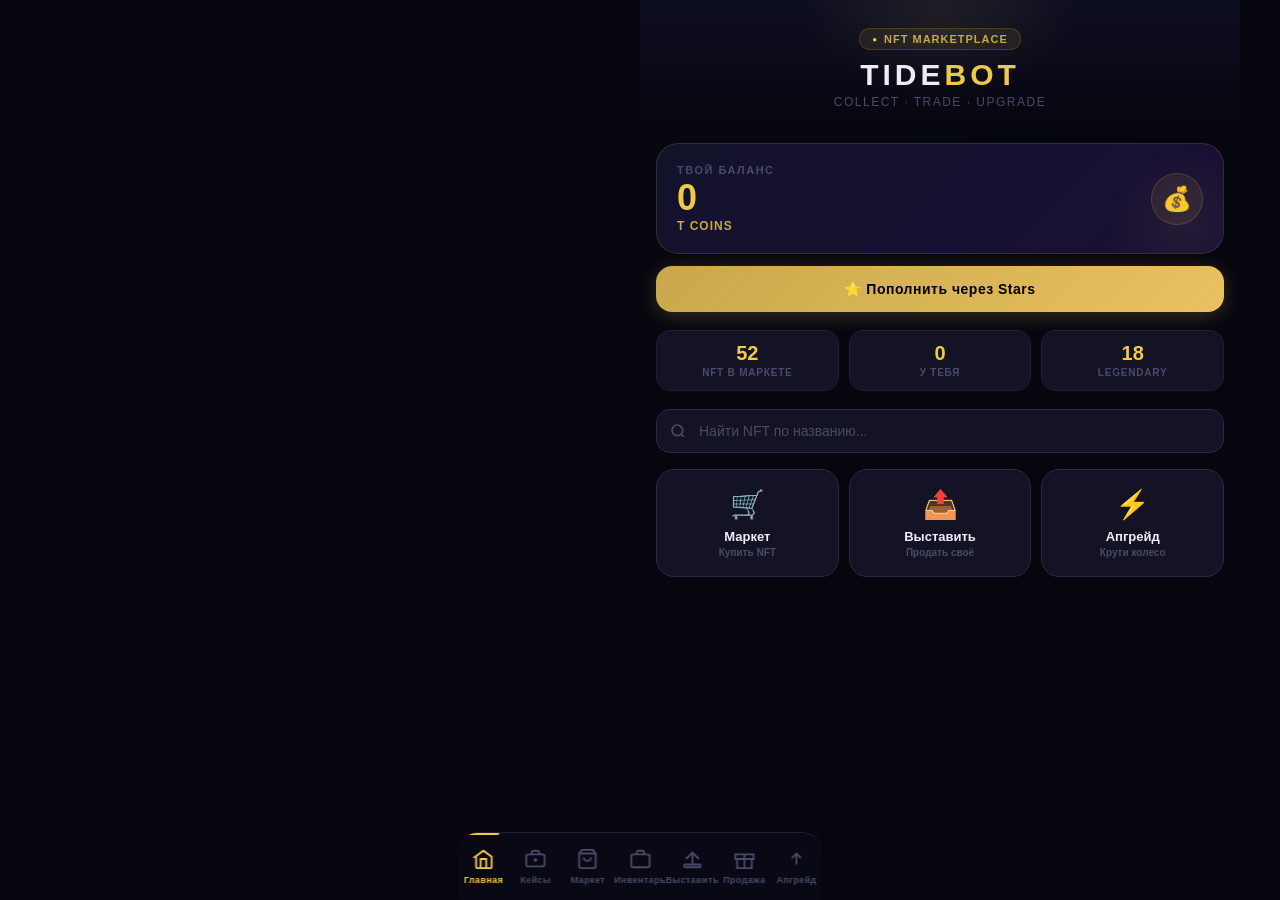
==== commit c400051b: "Add files via upload" ====
--- a/webapp/index.html
+++ b/webapp/index.html
@@ -9,6 +9,7 @@
 </head>
 <body>
   <div id="screen-home"    class="screen active"></div>
+  <div id="screen-cases"   class="screen"></div>
   <div id="screen-market"  class="screen"></div>
   <div id="screen-inv"     class="screen"></div>
   <div id="screen-list"    class="screen"></div>
@@ -16,10 +17,26 @@
   <div id="screen-upgrade" class="screen"></div>
   <div id="screen-admin"   class="screen"></div>
 
+  <!-- Анимация открытия кейса — поверх всего -->
+  <div id="case-open-overlay" class="case-overlay" style="display:none">
+    <div class="case-open-wrap">
+      <div class="case-open-title">POISON CASE</div>
+      <div class="case-reel-wrap">
+        <div class="case-reel-pointer"></div>
+        <div class="case-reel" id="case-reel"></div>
+      </div>
+      <div class="case-open-result" id="case-open-result"></div>
+    </div>
+  </div>
+
   <nav class="bottom-nav" id="bottom-nav">
     <button class="nav-btn active" data-screen="home" onclick="showScreen('home')">
       <svg viewBox="0 0 24 24" fill="none" stroke="currentColor" stroke-width="2"><path d="M3 9.5L12 3l9 6.5V21a1 1 0 01-1 1H5a1 1 0 01-1-1V9.5z"/><path d="M9 22V12h6v10"/></svg>
       <span>Главная</span>
+    </button>
+    <button class="nav-btn" data-screen="cases" onclick="showScreen('cases')">
+      <svg viewBox="0 0 24 24" fill="none" stroke="currentColor" stroke-width="2"><rect x="2" y="7" width="20" height="13" rx="2"/><path d="M8 7V5a2 2 0 012-2h4a2 2 0 012 2v2"/><line x1="12" y1="11" x2="12" y2="15"/><line x1="10" y1="13" x2="14" y2="13"/></svg>
+      <span>Кейсы</span>
     </button>
     <button class="nav-btn" data-screen="market" onclick="showScreen('market')">
       <svg viewBox="0 0 24 24" fill="none" stroke="currentColor" stroke-width="2"><path d="M6 2L3 6v14a2 2 0 002 2h14a2 2 0 002-2V6l-3-4z"/><line x1="3" y1="6" x2="21" y2="6"/><path d="M16 10a4 4 0 01-8 0"/></svg>
@@ -41,7 +58,6 @@
       <svg viewBox="0 0 24 24" fill="none" stroke="currentColor" stroke-width="2"><polyline points="17 11 12 6 7 11"/><line x1="12" y1="6" x2="12" y2="18"/></svg>
       <span>Апгрейд</span>
     </button>
-    <!-- Кнопка ADMIN — показывается только овнеру через JS -->
     <button class="nav-btn nav-admin" id="nav-admin-btn" data-screen="admin" onclick="showScreen('admin')" style="display:none">
       <svg viewBox="0 0 24 24" fill="none" stroke="currentColor" stroke-width="2"><path d="M12 2l3.09 6.26L22 9.27l-5 4.87 1.18 6.88L12 17.77l-6.18 3.25L7 14.14 2 9.27l6.91-1.01L12 2z"/></svg>
       <span>Admin</span>
--- a/webapp/style.css
+++ b/webapp/style.css
@@ -1310,6 +1310,15 @@
 }
 
 /* ── NAV fix для 6 кнопок ─────────────────────────── */
+.bottom-nav {
+  overflow-x: auto;
+  scrollbar-width: none;
+}
+.bottom-nav::-webkit-scrollbar { display: none; }
+.nav-btn {
+  min-width: 52px;
+  flex-shrink: 0;
+}
 .nav-btn span { font-size: 9px; }
 
 /* ── SELLER BADGE ────────────────────────────────────── */
@@ -1449,3 +1458,216 @@
 /* Admin nav кнопка */
 .nav-admin { color: var(--gold) !important; }
 .nav-admin.active::before { background: var(--gold) !important; }
+
+/* ── SELLER BADGES ON CARDS ─────────────────────────── */
+.nft-seller-badge {
+  position: absolute;
+  top: 8px; left: 8px;
+  padding: 3px 8px;
+  border-radius: 8px;
+  font-size: 9px;
+  font-weight: 800;
+  letter-spacing: .4px;
+  z-index: 3;
+  backdrop-filter: blur(8px);
+}
+.stock-badge {
+  background: rgba(251,191,36,.18);
+  color: #fbbf24;
+  border: 1px solid rgba(251,191,36,.35);
+}
+.user-badge {
+  background: rgba(99,102,241,.18);
+  color: #818cf8;
+  border: 1px solid rgba(99,102,241,.35);
+}
+
+/* ── CASES ───────────────────────────────────────────── */
+.case-card {
+  margin: 0 16px 20px;
+  background: linear-gradient(135deg, #0a1a0a, #040e04);
+  border: 1px solid rgba(34,197,94,.3);
+  border-radius: 20px;
+  display: flex;
+  align-items: center;
+  gap: 16px;
+  padding: 16px;
+  cursor: pointer;
+  transition: transform .15s, border-color .15s, box-shadow .15s;
+  box-shadow: 0 0 24px rgba(34,197,94,.08);
+  -webkit-tap-highlight-color: transparent;
+}
+.case-card:active { transform: scale(.97); border-color: rgba(34,197,94,.6); }
+.case-card-img {
+  width: 90px; height: 90px;
+  border-radius: 14px;
+  object-fit: cover;
+  flex-shrink: 0;
+}
+.case-card-name  { font-size: 18px; font-weight: 900; color: var(--text); }
+.case-card-price { font-size: 22px; font-weight: 900; color: #4ade80; margin-top: 4px; }
+.case-card-sub   { font-size: 11px; color: var(--text-dim); margin-top: 4px; }
+
+.case-contents {
+  display: grid;
+  grid-template-columns: 1fr 1fr;
+  gap: 10px;
+}
+.case-item {
+  background: var(--card);
+  border: 1px solid var(--border);
+  border-radius: 14px;
+  padding: 10px;
+  display: flex;
+  flex-direction: column;
+  align-items: center;
+  gap: 4px;
+}
+.rarity-border-Common    { border-color: rgba(34,197,94,.25); }
+.rarity-border-Rare      { border-color: rgba(59,130,246,.3); }
+.rarity-border-Legendary { border-color: rgba(245,158,11,.4); box-shadow: 0 0 10px rgba(245,158,11,.1); }
+.case-item-img   { width: 56px; height: 56px; border-radius: 10px; object-fit: cover; }
+.case-item-name  { font-size: 10px; font-weight: 700; color: var(--text); text-align: center; }
+.case-item-chance{ font-size: 13px; font-weight: 900; }
+.case-item-price { font-size: 10px; color: var(--gold); font-weight: 700; }
+
+/* ── CASE OPEN OVERLAY ───────────────────────────────── */
+.case-overlay {
+  position: fixed;
+  inset: 0;
+  background: rgba(0,0,0,.92);
+  z-index: 500;
+  display: flex;
+  align-items: center;
+  justify-content: center;
+  flex-direction: column;
+  padding: 20px;
+}
+.case-open-wrap {
+  width: 100%;
+  max-width: 480px;
+  display: flex;
+  flex-direction: column;
+  align-items: center;
+}
+.case-open-title {
+  font-size: 22px;
+  font-weight: 900;
+  color: #4ade80;
+  letter-spacing: 3px;
+  text-transform: uppercase;
+  margin-bottom: 24px;
+  text-shadow: 0 0 20px rgba(74,222,128,.4);
+}
+
+/* Рулетка */
+.case-reel-wrap {
+  width: 100%;
+  max-width: 440px;
+  height: 100px;
+  overflow: hidden;
+  position: relative;
+  border: 2px solid rgba(34,197,94,.3);
+  border-radius: 16px;
+  background: var(--bg2);
+}
+/* Указатель в центре */
+.case-reel-pointer {
+  position: absolute;
+  top: 0; bottom: 0;
+  left: 50%;
+  transform: translateX(-50%);
+  width: 3px;
+  background: #4ade80;
+  z-index: 10;
+  box-shadow: 0 0 12px rgba(74,222,128,.8);
+}
+.case-reel-pointer::before,
+.case-reel-pointer::after {
+  content: '';
+  position: absolute;
+  left: 50%;
+  transform: translateX(-50%);
+  border: 7px solid transparent;
+}
+.case-reel-pointer::before {
+  top: 0;
+  border-top-color: #4ade80;
+}
+.case-reel-pointer::after {
+  bottom: 0;
+  border-bottom-color: #4ade80;
+}
+/* Фейды по краям */
+.case-reel-wrap::before,
+.case-reel-wrap::after {
+  content: '';
+  position: absolute;
+  top: 0; bottom: 0;
+  width: 60px;
+  z-index: 5;
+  pointer-events: none;
+}
+.case-reel-wrap::before { left: 0; background: linear-gradient(90deg, var(--bg2), transparent); }
+.case-reel-wrap::after  { right: 0; background: linear-gradient(-90deg, var(--bg2), transparent); }
+
+.case-reel {
+  display: flex;
+  align-items: center;
+  height: 100%;
+  will-change: transform;
+}
+.case-reel-item {
+  flex-shrink: 0;
+  width: 80px;
+  height: 90px;
+  display: flex;
+  flex-direction: column;
+  align-items: center;
+  justify-content: center;
+  padding: 4px;
+  border-right: 1px solid var(--border);
+}
+
+/* Результат */
+.case-open-result {
+  margin-top: 24px;
+  width: 100%;
+  max-width: 280px;
+  opacity: 0;
+  transform: scale(.85);
+  transition: opacity .4s ease, transform .4s ease;
+  text-align: center;
+}
+.case-open-result.visible {
+  opacity: 1;
+  transform: scale(1);
+}
+.case-result-card {
+  background: var(--bg3);
+  border: 2px solid var(--border2);
+  border-radius: 20px;
+  padding: 20px 16px;
+  display: flex;
+  flex-direction: column;
+  align-items: center;
+}
+
+/* ── NAV на ПК — фикс ────────────────────────────────── */
+@media (min-width: 480px) {
+  .bottom-nav {
+    justify-content: center;
+    max-width: 600px;
+    left: 50%;
+    right: auto;
+    transform: translateX(-50%);
+    border-radius: 20px 20px 0 0;
+  }
+  .screen {
+    max-width: 600px;
+    left: 50%;
+    right: auto;
+    transform: translateX(-50%);
+    width: 100%;
+  }
+}
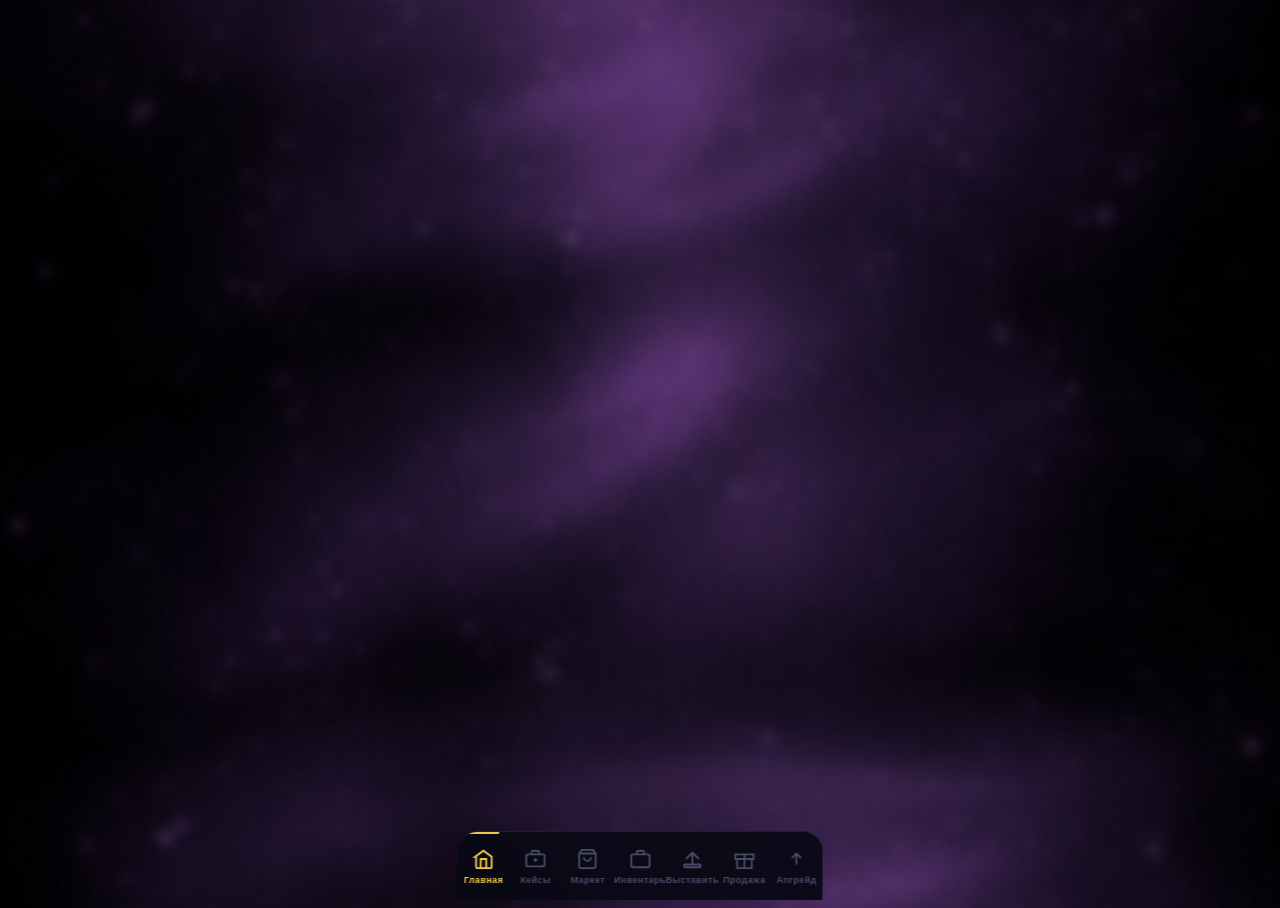
==== commit 44b5cb96: "Add files via upload" ====
--- a/webapp/index.html
+++ b/webapp/index.html
@@ -18,12 +18,27 @@
   <div id="screen-admin"   class="screen"></div>
 
   <!-- Анимация открытия кейса — поверх всего -->
+  <!-- нимация открытия кейса — поверх всего -->
   <div id="case-open-overlay" class="case-overlay" style="display:none">
     <div class="case-open-wrap">
-      <div class="case-open-title">POISON CASE</div>
-      <div class="case-reel-wrap">
-        <div class="case-reel-pointer"></div>
-        <div class="case-reel" id="case-reel"></div>
+      <div class="case-open-title" id="case-open-title">CASE</div>
+      <div id="case-reels-container">
+        <div class="case-reel-wrap" id="case-reel-wrap-0">
+          <div class="case-reel-pointer"></div>
+          <div class="case-reel" id="case-reel-0"></div>
+        </div>
+        <div class="case-reel-wrap" id="case-reel-wrap-1" style="display:none">
+          <div class="case-reel-pointer"></div>
+          <div class="case-reel" id="case-reel-1"></div>
+        </div>
+        <div class="case-reel-wrap" id="case-reel-wrap-2" style="display:none">
+          <div class="case-reel-pointer"></div>
+          <div class="case-reel" id="case-reel-2"></div>
+        </div>
+        <div class="case-reel-wrap" id="case-reel-wrap-3" style="display:none">
+          <div class="case-reel-pointer"></div>
+          <div class="case-reel" id="case-reel-3"></div>
+        </div>
       </div>
       <div class="case-open-result" id="case-open-result"></div>
     </div>
--- a/webapp/style.css
+++ b/webapp/style.css
@@ -1,4 +1,3 @@
-*, *::before, *::after { box-sizing: border-box; margin: 0; padding: 0; }
 
 :root {
   --bg:        #06060f;
@@ -20,13 +19,13 @@
   --common:    #6b7280;
   --rare:      #3b82f6;
   --epic:      #a855f7;
-  --legendary: #f59e0b;
+  --legendary: #f5bd03;
   --nav-h:     68px;
 }
 
 html, body {
   height: 100%;
-  background: var(--bg);
+  background: var(--bg) url('zadniy_fon.jpg') center center / cover no-repeat fixed;
   color: var(--text);
   font-family: -apple-system, BlinkMacSystemFont, 'Inter', 'SF Pro Display', sans-serif;
   font-size: 14px;
@@ -1561,6 +1560,18 @@
 }
 
 /* Рулетка */
+/* онтейнер для нескольких лент */
+#case-reels-container {
+  width: 100%;
+  display: flex;
+  flex-direction: column;
+  gap: 8px;
+  max-height: 60vh;
+  overflow-y: auto;
+  scrollbar-width: none;
+}
+#case-reels-container::-webkit-scrollbar { display: none; }
+
 .case-reel-wrap {
   width: 100%;
   max-width: 440px;
@@ -1671,3 +1682,322 @@
     width: 100%;
   }
 }
+
+/* ── CASES v2 — два кейса ────────────────────────────── */
+.cases-row {
+  display: flex;
+  gap: 12px;
+  padding: 0 16px 16px;
+  overflow-x: auto;
+  scrollbar-width: none;
+}
+.cases-row::-webkit-scrollbar { display: none; }
+
+.case-thumb {
+  flex-shrink: 0;
+  width: 130px;
+  background: var(--bg3);
+  border: 1px solid var(--border2);
+  border-radius: 16px;
+  padding: 10px;
+  cursor: pointer;
+  text-align: center;
+  transition: border-color .15s, box-shadow .15s, transform .12s;
+  -webkit-tap-highlight-color: transparent;
+}
+.case-thumb:active { transform: scale(.96); }
+.case-thumb.active {
+  border-color: var(--case-color, var(--gold));
+  box-shadow: 0 0 16px color-mix(in srgb, var(--case-color, var(--gold)) 20%, transparent);
+}
+.case-thumb-img   { width: 80px; height: 80px; object-fit: cover; border-radius: 12px; margin-bottom: 6px; }
+.case-thumb-name  { font-size: 11px; font-weight: 800; color: var(--text); margin-bottom: 3px; }
+.case-thumb-price { font-size: 12px; font-weight: 900; color: var(--case-color, var(--gold)); }
+
+/* Герой активного кейса */
+.case-hero {
+  margin: 0 16px 16px;
+  background: var(--bg3);
+  border: 1px solid var(--border2);
+  border-radius: 20px;
+  padding: 16px;
+  display: flex;
+  align-items: center;
+  gap: 14px;
+  transition: border-color .2s, box-shadow .2s;
+}
+.case-hero-img  { width: 100px; height: 100px; border-radius: 14px; object-fit: cover; flex-shrink: 0; }
+.case-hero-info { flex: 1; min-width: 0; }
+.case-hero-name { font-size: 16px; font-weight: 900; margin-bottom: 4px; }
+.case-hero-price{ font-size: 20px; font-weight: 900; color: var(--text); margin-bottom: 2px; }
+.case-hero-sub  { font-size: 11px; color: var(--text-dim); margin-bottom: 12px; }
+.case-open-btn  { padding: 11px 16px !important; font-size: 13px !important; margin-bottom: 0 !important; }
+
+/* ── CASES GRID (список кейсов) ──────────────────────── */
+.cases-grid {
+  display: grid;
+  grid-template-columns: 1fr 1fr;
+  gap: 12px;
+  padding: 0 16px 16px;
+}
+.case-grid-card {
+  background: var(--bg3);
+  border: 1px solid color-mix(in srgb, var(--cc, var(--gold)) 30%, transparent);
+  border-radius: 18px;
+  overflow: visible;
+  cursor: pointer;
+  transition: transform .12s, border-color .15s, box-shadow .15s;
+  -webkit-tap-highlight-color: transparent;
+  /* постоянное мягкое свечение по цвету кейса */
+  box-shadow: 0 0 16px color-mix(in srgb, var(--cc, var(--gold)) 18%, transparent),
+              0 4px 12px rgba(0,0,0,.4);
+}
+.case-grid-card:active {
+  transform: scale(.96);
+  border-color: var(--cc, var(--gold));
+  box-shadow: 0 0 28px color-mix(in srgb, var(--cc, var(--gold)) 40%, transparent);
+}
+.case-grid-img-wrap {
+  width: 100%;
+  aspect-ratio: 1;
+  /* градиентный фон от цвета кейса вместо чёрного */
+  background: radial-gradient(ellipse at 50% 60%,
+    color-mix(in srgb, var(--cc, var(--gold)) 18%, #0a0a14) 0%,
+    #070710 100%);
+  overflow: hidden;
+  border-radius: 18px 18px 0 0;
+  display: flex;
+  align-items: center;
+  justify-content: center;
+  position: relative;
+  isolation: isolate;
+}
+/* свечение С кейса — z-index:-1 гарантирует что за картинкой */
+.case-grid-img-wrap::before {
+  content: "";
+  position: absolute;
+  inset: 15%;
+  border-radius: 50%;
+  background: radial-gradient(ellipse at 50% 50%,
+    color-mix(in srgb, var(--cc, var(--gold)) 60%, transparent) 0%,
+    transparent 70%);
+  pointer-events: none;
+  z-index: 0;
+  filter: blur(16px);
+  animation: case-glow-pulse 2.5s ease-in-out infinite;
+}
+@keyframes case-glow-pulse {
+  0%, 100% { opacity: 0.5; transform: scale(1); }
+  50%       { opacity: 0.9; transform: scale(1.1); }
+}
+.case-grid-img {
+  width: 88%;
+  height: 88%;
+  object-fit: contain;
+  position: relative;
+  z-index: 1;
+}
+}
+.case-grid-name  { font-size: 12px; font-weight: 800; color: var(--text); padding: 8px 10px 2px; }
+.case-grid-price { font-size: 13px; font-weight: 900; padding: 0 10px 10px; }
+
+/* ── CASE DETAIL PAGE ────────────────────────────────── */
+.case-detail-header {
+  padding: 16px 16px 8px;
+}
+.case-back-btn {
+  display: flex;
+  align-items: center;
+  gap: 6px;
+  background: var(--bg3);
+  border: 1px solid var(--border2);
+  border-radius: 10px;
+  color: var(--text-mid);
+  font-size: 13px;
+  font-weight: 700;
+  padding: 8px 14px;
+  cursor: pointer;
+  -webkit-tap-highlight-color: transparent;
+}
+.case-detail-hero {
+  position: relative;
+  width: 200px;
+  height: 200px;
+  margin: 0 auto 16px;
+}
+.case-detail-img {
+  width: 100%;
+  height: 100%;
+  object-fit: contain;
+  display: block;
+  position: relative;
+  z-index: 2;
+  filter: drop-shadow(0 8px 24px rgba(0,0,0,.5));
+}
+.case-detail-glow {
+  position: absolute;
+  inset: 20%;
+  border-radius: 50%;
+  filter: blur(40px);
+  opacity: 0.25;
+  z-index: 1;
+}
+.case-detail-title {
+  font-size: 22px;
+  font-weight: 900;
+  text-align: center;
+  letter-spacing: 2px;
+  text-transform: uppercase;
+  margin-bottom: 4px;
+}
+.case-detail-price {
+  font-size: 16px;
+  font-weight: 700;
+  color: var(--text-mid);
+  text-align: center;
+  margin-bottom: 16px;
+}
+
+/* Список содержимого кейса */
+.case-contents-list {
+  display: flex;
+  flex-direction: column;
+  gap: 8px;
+}
+.case-content-row {
+  display: flex;
+  align-items: center;
+  gap: 12px;
+  background: var(--bg3);
+  border: 1px solid var(--border);
+  border-left: 3px solid;
+  border-radius: 12px;
+  padding: 8px 12px 8px 10px;
+}
+.case-content-img {
+  width: 44px; height: 44px;
+  border-radius: 8px;
+  object-fit: cover;
+  flex-shrink: 0;
+}
+.case-content-info { flex: 1; min-width: 0; }
+.case-content-name { font-size: 12px; font-weight: 700; color: var(--text); white-space: nowrap; overflow: hidden; text-overflow: ellipsis; }
+.case-content-rar  { font-size: 10px; font-weight: 600; margin-top: 2px; }
+.case-content-right { text-align: right; flex-shrink: 0; }
+.case-content-chance { font-size: 16px; font-weight: 900; }
+.case-content-price  { font-size: 10px; color: var(--gold); font-weight: 700; margin-top: 2px; }
+
+/* ── NFT IMG WRAP (для jpg картинок с фоном) ──────────── */
+.nft-img-wrap {
+  width: 100%;
+  aspect-ratio: 1;
+  display: flex;
+  align-items: center;
+  justify-content: center;
+  overflow: hidden;
+}
+.nft-img-wrap .nft-img {
+  width: 100%;
+  height: 100%;
+  object-fit: cover;
+  isolation: isolate;
+}
+
+/* ── PHOTO NFT с аурой ───────────────────────────────── */
+.nft-photo-wrap {
+  width: 100%;
+  aspect-ratio: 1;
+  position: relative;
+  overflow: hidden;
+  display: flex;
+  align-items: center;
+  justify-content: center;
+  isolation: isolate;
+}
+/* Свечение сзади — z-index:1, позади картинки */
+.nft-photo-glow {
+  position: absolute;
+  top: 20%; left: 10%;
+  width: 80%; height: 60%;
+  border-radius: 50%;
+  filter: blur(28px);
+  opacity: 0.25;
+  z-index: -1;
+}
+@keyframes aura-pulse {
+  0%, 100% { opacity: 0.35; transform: scale(1); }
+  50%       { opacity: 0.35; transform: scale(1.06); }
+}
+
+/* астицы — z-index:2 */
+.nft-photo-particles {
+  position: absolute;
+  inset: 0;
+  z-index: 2;
+  z-index: 1;
+}
+.nft-particle {
+  position: absolute;
+  width: 3px; height: 3px;
+  border-radius: 50%;
+  background: var(--c, #fff);
+  opacity: 0;
+  animation: particle-float calc(2s + var(--i) * 0.4s) ease-in-out infinite;
+  animation-delay: calc(var(--i) * 0.35s);
+}
+.nft-particle:nth-child(1)  { top: 10%; left: 15%; }
+.nft-particle:nth-child(2)  { top: 5%;  left: 55%; }
+.nft-particle:nth-child(3)  { top: 15%; left: 80%; }
+.nft-particle:nth-child(4)  { top: 50%; left: 88%; }
+.nft-particle:nth-child(5)  { top: 80%; left: 75%; }
+.nft-particle:nth-child(6)  { top: 85%; left: 35%; }
+.nft-particle:nth-child(7)  { top: 70%; left: 8%;  }
+.nft-particle:nth-child(8)  { top: 35%; left: 5%;  }
+@keyframes particle-float {
+  0%   { opacity: 0;   transform: translateY(0)    scale(1);   }
+  30%  { opacity: 0.9; transform: translateY(-6px)  scale(1.3); }
+  70%  { opacity: 0.6; transform: translateY(-12px) scale(0.8); }
+  100% { opacity: 0;   transform: translateY(-18px) scale(0.5); }
+}
+
+/* артинка — z-index:3 поверх glow; mix-blend-mode:lighten убирает чёрный фон PNG */
+.nft-photo-img {
+  position: relative;
+  z-index: 3;
+  z-index: 2;
+  height: 100%;
+  object-fit: contain;
+  filter: drop-shadow(0 0 10px var(--aura, #fff));
+}
+/* ля NFT с чёрным фоном — lighten убирает чёрный, контент виден */
+.dark-bg-photo {
+  mix-blend-mode: lighten;
+}
+/* ля wrap с darkBg — отключаем isolation чтобы mix-blend-mode работал */
+.dark-bg-wrap {
+  isolation: auto !important;
+}
+
+
+/* ольцо по краю — z-index:4 */
+.nft-photo-wrap::after {
+  content: '';
+  position: absolute;
+  inset: 0;
+  border-radius: inherit;
+  box-shadow: inset 0 0 20px color-mix(in srgb, var(--aura, #fff) 20%, transparent);
+  z-index: 4;
+  z-index: 3;
+}
+
+.modal-photo-wrap {
+  width: 140px !important;
+  height: 140px !important;
+  border-radius: 20px;
+  margin: 0 auto 16px;
+  aspect-ratio: 1;
+}
+.modal-photo-wrap .nft-photo-img {
+  width: 85%;
+  height: 85%;
+}
